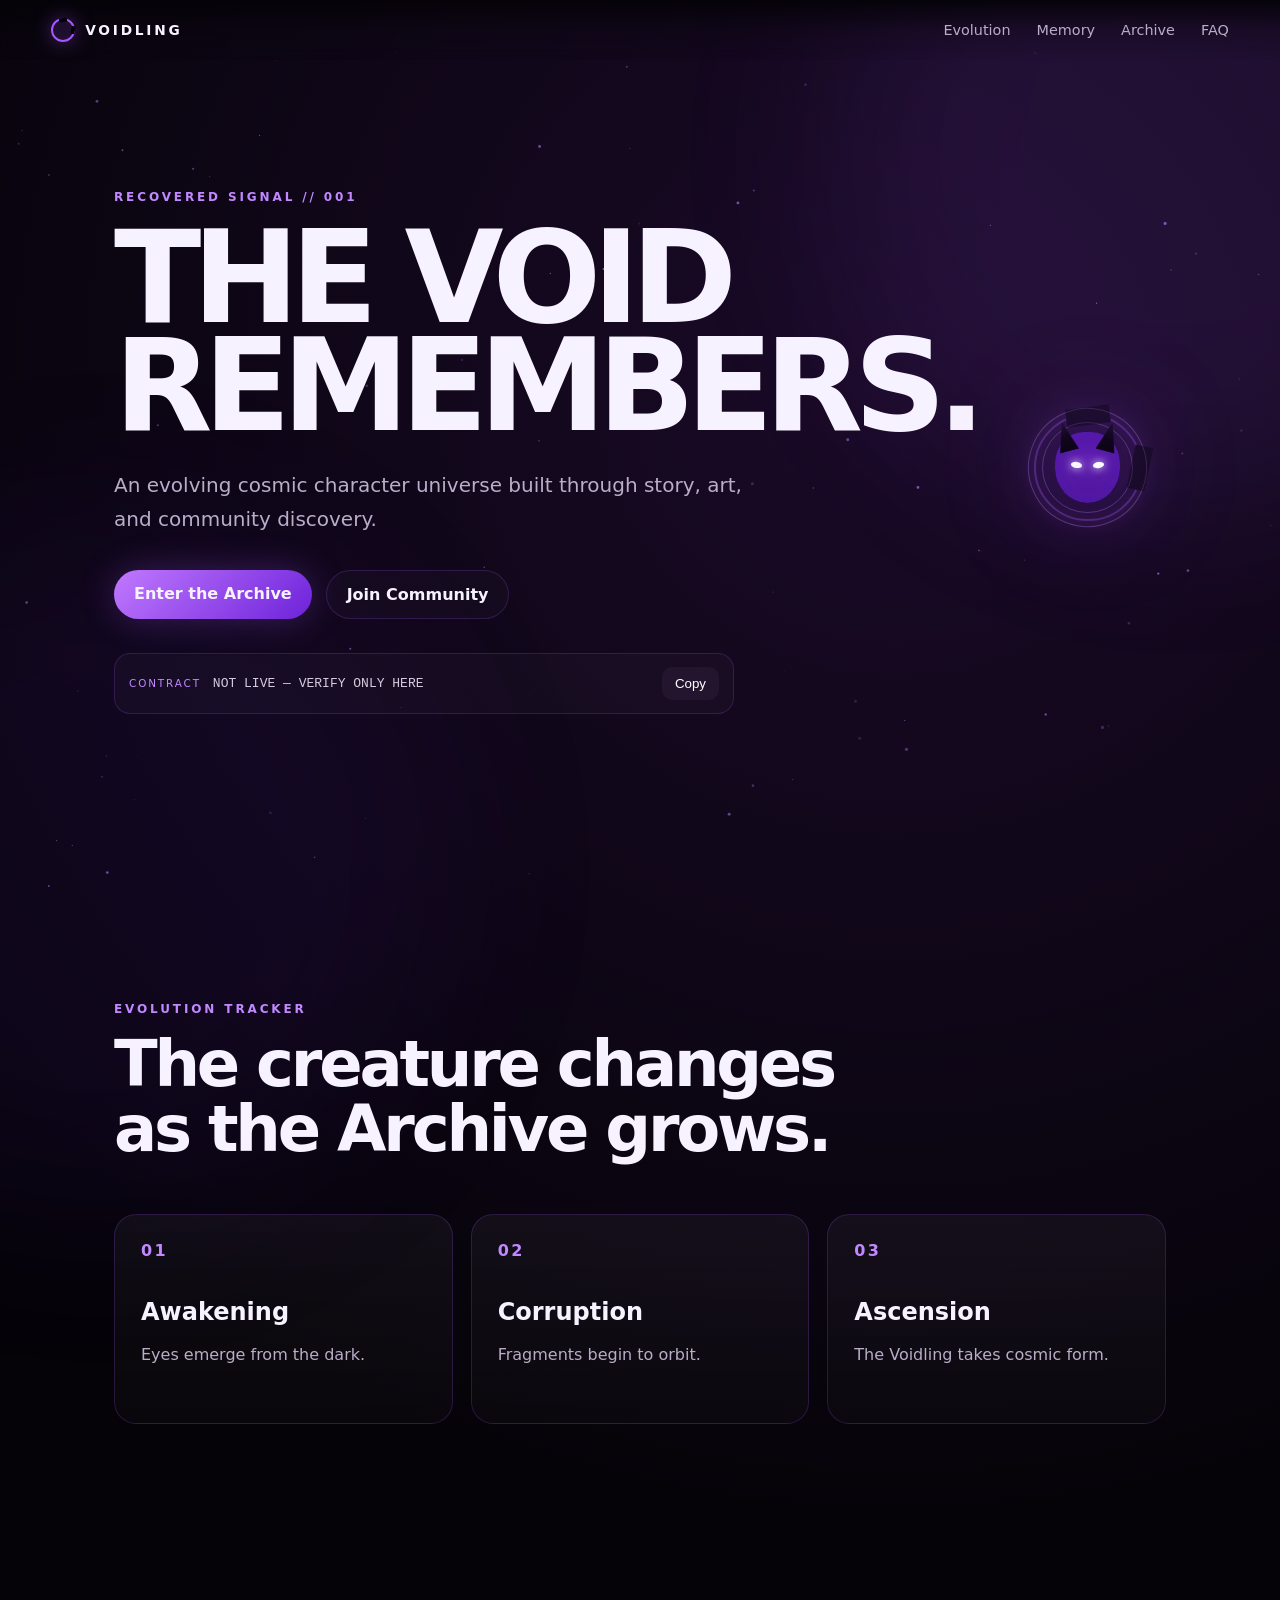
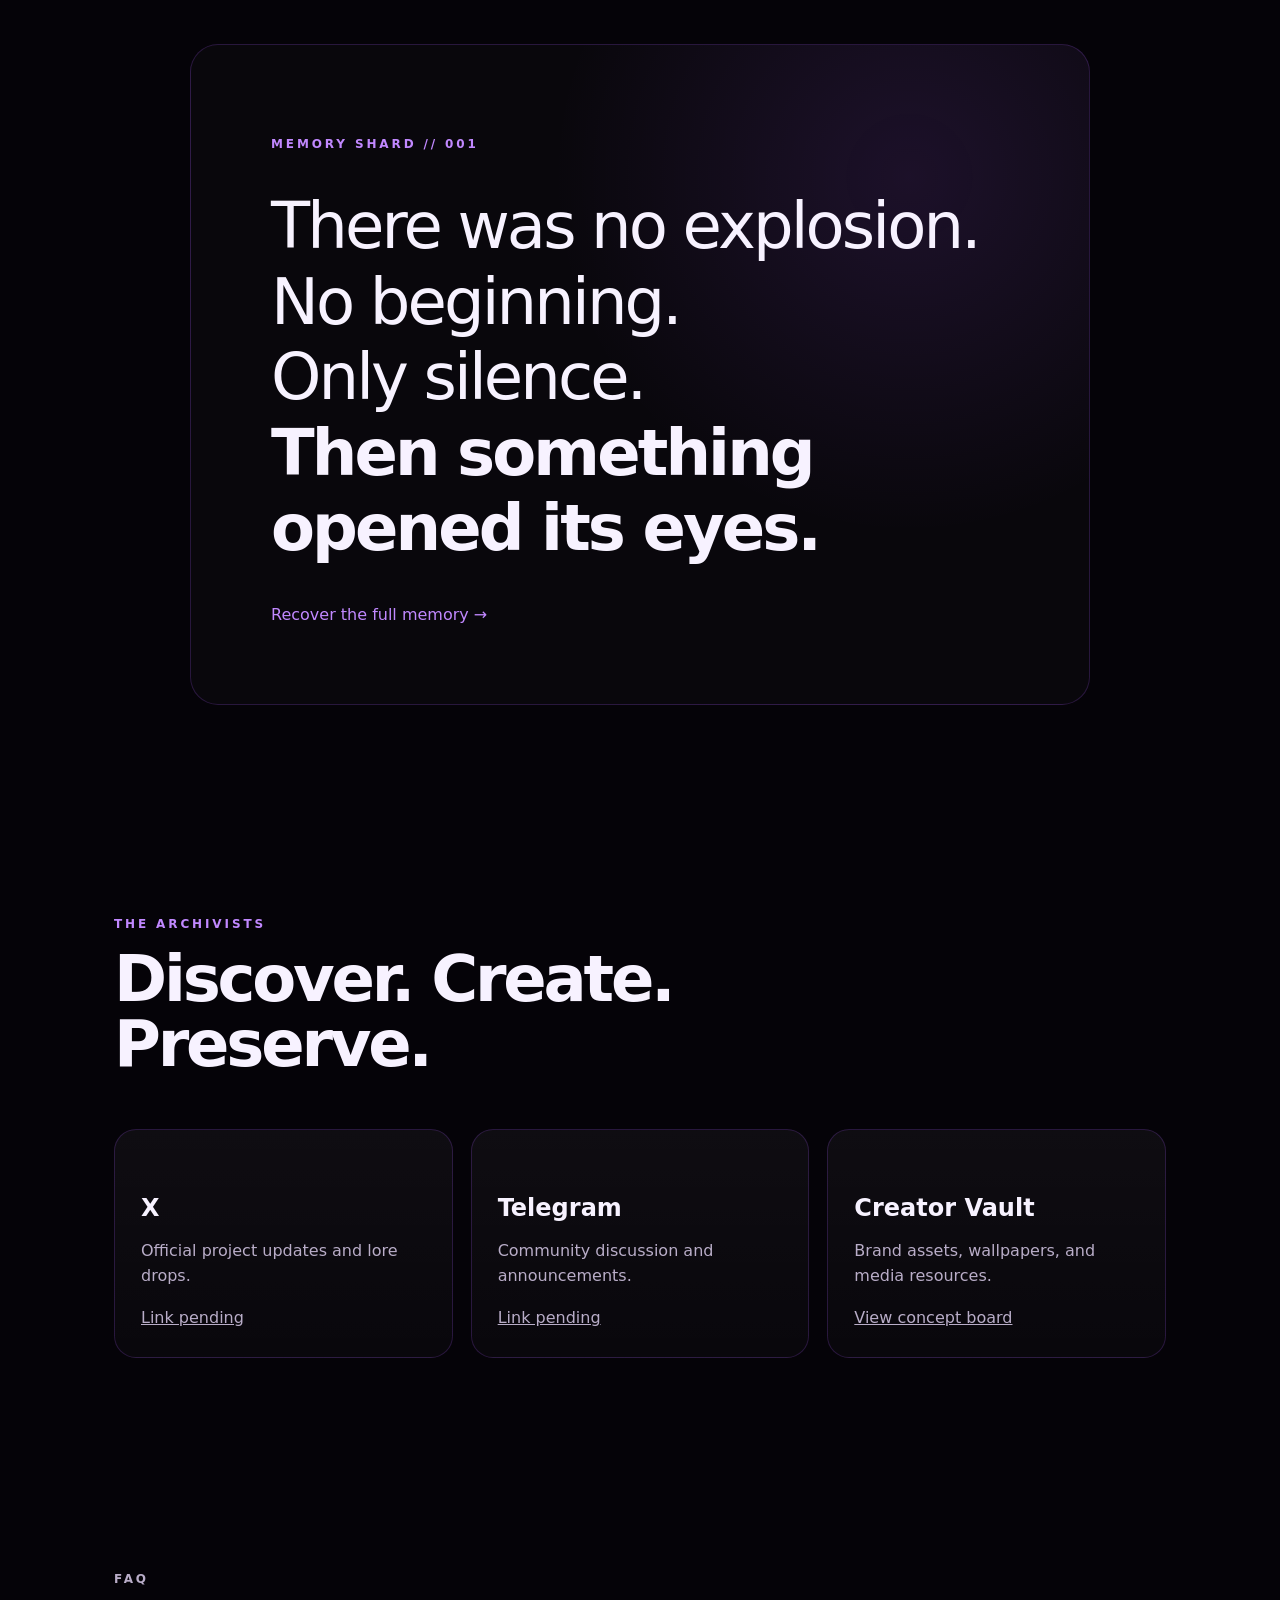
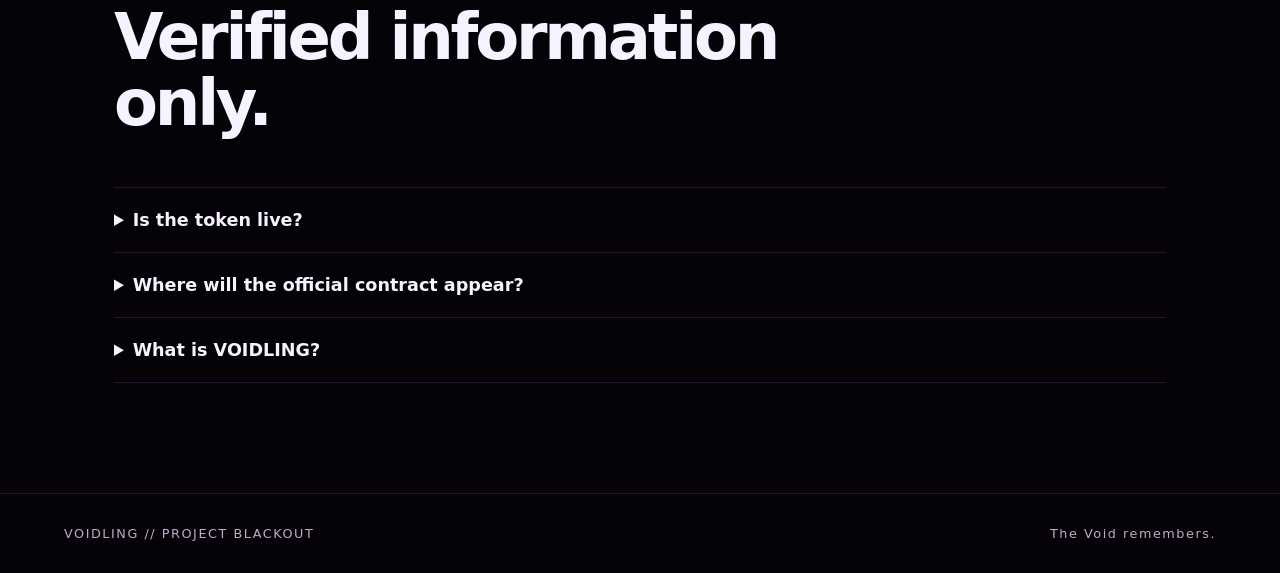
==== index.html @ 8363fe16 "Initial voidling site" ====
<!doctype html>
<html lang="en">
<head>
  <meta charset="utf-8" />
  <meta name="viewport" content="width=device-width,initial-scale=1" />
  <meta name="theme-color" content="#050308" />
  <meta name="description" content="VOIDLING — The Void remembers." />
  <title>VOIDLING — The Void Remembers</title>
  <link rel="stylesheet" href="style.css" />
</head>
<body>
  <canvas id="void-canvas" aria-hidden="true"></canvas>
  <div class="fog fog-a" aria-hidden="true"></div>
  <div class="fog fog-b" aria-hidden="true"></div>

  <header class="site-header">
    <a class="brand" href="#top" aria-label="VOIDLING home">
      <span class="sigil sigil-small" aria-hidden="true"></span>
      <span>VOIDLING</span>
    </a>
    <button class="menu-button" aria-expanded="false" aria-controls="site-nav">Menu</button>
    <nav id="site-nav" class="site-nav" aria-label="Primary navigation">
      <a href="#evolution">Evolution</a>
      <a href="#memory">Memory</a>
      <a href="archive.html">Archive</a>
      <a href="#faq">FAQ</a>
    </nav>
  </header>

  <main id="top">
    <section class="hero section">
      <div class="hero-copy reveal">
        <p class="eyebrow">RECOVERED SIGNAL // 001</p>
        <h1>THE VOID<br />REMEMBERS.</h1>
        <p class="lede">An evolving cosmic character universe built through story, art, and community discovery.</p>
        <div class="actions">
          <a class="button button-primary" href="archive.html">Enter the Archive</a>
          <a class="button button-ghost" href="#join">Join Community</a>
        </div>
        <div class="contract-card" aria-label="Contract address placeholder">
          <span class="contract-label">CONTRACT</span>
          <code id="contract">NOT LIVE — VERIFY ONLY HERE</code>
          <button id="copy-contract" type="button">Copy</button>
        </div>
        <p id="copy-status" class="copy-status" aria-live="polite"></p>
      </div>

      <div class="hero-art reveal" aria-label="Voidling sigil artwork">
        <div class="orbital orbital-one"></div>
        <div class="orbital orbital-two"></div>
        <div class="voidling-core">
          <span class="ear ear-left"></span>
          <span class="ear ear-right"></span>
          <span class="eye eye-left"></span>
          <span class="eye eye-right"></span>
          <span class="core-glow"></span>
        </div>
        <div class="hero-sigil sigil" aria-hidden="true"></div>
      </div>
    </section>

    <section id="evolution" class="section content-section">
      <div class="section-heading reveal">
        <p class="eyebrow">EVOLUTION TRACKER</p>
        <h2>The creature changes as the Archive grows.</h2>
      </div>
      <div class="milestone-grid">
        <article class="card reveal"><span>01</span><h3>Awakening</h3><p>Eyes emerge from the dark.</p></article>
        <article class="card reveal"><span>02</span><h3>Corruption</h3><p>Fragments begin to orbit.</p></article>
        <article class="card reveal"><span>03</span><h3>Ascension</h3><p>The Voidling takes cosmic form.</p></article>
      </div>
    </section>

    <section id="memory" class="section memory-section">
      <div class="memory-card reveal">
        <p class="eyebrow">MEMORY SHARD // 001</p>
        <blockquote>
          There was no explosion.<br />No beginning.<br />Only silence.<br /><strong>Then something opened its eyes.</strong>
        </blockquote>
        <a class="text-link" href="archive.html">Recover the full memory →</a>
      </div>
    </section>

    <section id="join" class="section content-section">
      <div class="section-heading reveal">
        <p class="eyebrow">THE ARCHIVISTS</p>
        <h2>Discover. Create. Preserve.</h2>
      </div>
      <div class="join-grid">
        <article class="card reveal"><h3>X</h3><p>Official project updates and lore drops.</p><a href="#" aria-label="X link placeholder">Link pending</a></article>
        <article class="card reveal"><h3>Telegram</h3><p>Community discussion and announcements.</p><a href="#" aria-label="Telegram link placeholder">Link pending</a></article>
        <article class="card reveal"><h3>Creator Vault</h3><p>Brand assets, wallpapers, and media resources.</p><a href="assets/brand-board.png">View concept board</a></article>
      </div>
    </section>

    <section id="faq" class="section content-section faq-section">
      <div class="section-heading reveal">
        <p class="eyebrow">FAQ</p>
        <h2>Verified information only.</h2>
      </div>
      <details class="reveal"><summary>Is the token live?</summary><p>No. The website deliberately shows a placeholder until an official contract is created and verified.</p></details>
      <details class="reveal"><summary>Where will the official contract appear?</summary><p>Only on this website and linked official accounts. Never trust a contract posted by an impersonator.</p></details>
      <details class="reveal"><summary>What is VOIDLING?</summary><p>An original mascot-led entertainment and community concept with an evolving Archive.</p></details>
    </section>
  </main>

  <footer class="site-footer">
    <span>VOIDLING // PROJECT BLACKOUT</span>
    <span>The Void remembers.</span>
  </footer>

  <script src="script.js"></script>
</body>
</html>
---- style.css ----
:root{--bg:#050308;--panel:rgba(16,10,24,.72);--line:rgba(167,87,255,.2);--violet:#a757ff;--violet2:#6d22d9;--text:#f7f2ff;--muted:#b9adc8;--max:1180px}
*{box-sizing:border-box}html{scroll-behavior:smooth}body{margin:0;background:radial-gradient(circle at 70% 10%,#1a0a28 0,transparent 33%),var(--bg);color:var(--text);font-family:Inter,ui-sans-serif,system-ui,-apple-system,BlinkMacSystemFont,"Segoe UI",sans-serif;overflow-x:hidden}a{color:inherit}#void-canvas{position:fixed;inset:0;width:100%;height:100%;z-index:-3}.fog{position:fixed;width:55vw;height:55vw;border-radius:50%;filter:blur(90px);opacity:.1;z-index:-2;animation:drift 18s ease-in-out infinite alternate}.fog-a{background:var(--violet);top:-15vw;right:-20vw}.fog-b{background:#5322aa;bottom:-25vw;left:-20vw;animation-delay:-8s}.site-header{position:fixed;z-index:30;top:0;left:0;right:0;display:flex;align-items:center;justify-content:space-between;padding:18px clamp(18px,4vw,52px);background:linear-gradient(to bottom,rgba(5,3,8,.94),rgba(5,3,8,.25),transparent);backdrop-filter:blur(8px)}.brand{display:flex;align-items:center;gap:10px;text-decoration:none;letter-spacing:.2em;font-weight:800;font-size:.86rem}.site-nav{display:flex;gap:26px}.site-nav a{text-decoration:none;color:var(--muted);font-size:.9rem}.site-nav a:hover{color:#fff}.menu-button{display:none;background:transparent;border:1px solid var(--line);color:#fff;padding:10px 14px;border-radius:999px}.section{max-width:var(--max);margin:0 auto;padding:110px clamp(20px,5vw,64px)}.hero{min-height:100vh;display:grid;grid-template-columns:1.05fr .95fr;align-items:center;gap:40px;padding-top:145px}.eyebrow{letter-spacing:.24em;color:#c188ff;font-size:.75rem;font-weight:800}.hero h1,.archive-hero h1{font-size:clamp(4rem,10vw,8.5rem);line-height:.84;margin:.16em 0 .22em;letter-spacing:-.07em}.lede{max-width:640px;color:var(--muted);font-size:clamp(1rem,2vw,1.25rem);line-height:1.7}.actions{display:flex;gap:14px;flex-wrap:wrap;margin:34px 0}.button{padding:14px 20px;border-radius:999px;text-decoration:none;font-weight:800}.button-primary{background:linear-gradient(135deg,#c179ff,#6d22d9);box-shadow:0 0 35px rgba(167,87,255,.28)}.button-ghost{border:1px solid var(--line);background:rgba(255,255,255,.02)}.contract-card{display:grid;grid-template-columns:auto 1fr auto;gap:12px;align-items:center;max-width:620px;padding:13px 14px;border:1px solid var(--line);background:rgba(255,255,255,.025);border-radius:16px}.contract-label{font-size:.65rem;color:#c188ff;letter-spacing:.18em}.contract-card code{overflow:hidden;text-overflow:ellipsis;color:#d7ccdf}.contract-card button{border:0;border-radius:10px;padding:9px 13px;background:#23152e;color:#fff}.copy-status{height:1.2em;color:#c188ff;font-size:.85rem}.hero-art{position:relative;aspect-ratio:1/1;display:grid;place-items:center;filter:drop-shadow(0 0 55px rgba(167,87,255,.2))}.voidling-core{position:relative;width:46%;aspect-ratio:1/1.08;border-radius:48% 48% 54% 54%;background:radial-gradient(circle at 50% 36%,#36124f 0,#14091e 38%,#050308 76%);box-shadow:inset 0 0 80px #6d22d9,0 0 80px rgba(167,87,255,.28);animation:breathe 4.8s ease-in-out infinite}.ear{position:absolute;top:-15%;width:30%;height:42%;background:linear-gradient(#1e0d2c,#07040a);clip-path:polygon(50% 0,100% 100%,0 100%)}.ear-left{left:2%;transform:rotate(-15deg)}.ear-right{right:2%;transform:rotate(15deg)}.eye{position:absolute;top:42%;width:17%;height:8%;border-radius:50%;background:#fff;box-shadow:0 0 8px #fff,0 0 22px #c179ff,0 0 45px #7e28e8;animation:blink 5.5s infinite}.eye-left{left:25%;transform:rotate(10deg)}.eye-right{right:25%;transform:rotate(-10deg)}.core-glow{position:absolute;inset:22%;border-radius:50%;background:#8b35ff;filter:blur(42px);opacity:.22}.orbital{position:absolute;border:1px solid rgba(190,130,255,.32);border-radius:50%;animation:spin 18s linear infinite}.orbital-one{inset:8%;transform:rotate(20deg)}.orbital-two{inset:18%;animation-duration:11s;animation-direction:reverse}.sigil{width:180px;height:180px;border:2px solid var(--violet);border-radius:50%;position:relative;box-shadow:0 0 20px rgba(167,87,255,.4),inset 0 0 20px rgba(167,87,255,.22)}.sigil:before,.sigil:after{content:"";position:absolute;background:var(--bg)}.sigil:before{width:42%;height:18px;top:-9px;left:29%;transform:rotate(-7deg)}.sigil:after{width:18px;height:42%;right:-9px;top:29%;transform:rotate(12deg)}.hero-sigil{position:absolute;width:76%;height:76%;opacity:.34;animation:spin 32s linear infinite}.sigil-small{width:24px;height:24px}.sigil-small:before{height:4px;top:-2px}.sigil-small:after{width:4px;right:-2px}.content-section{padding-top:90px}.section-heading{max-width:760px}.section-heading h2{font-size:clamp(2.3rem,5vw,4.8rem);line-height:1.02;margin:.25em 0 .8em;letter-spacing:-.05em}.milestone-grid,.join-grid{display:grid;grid-template-columns:repeat(3,1fr);gap:18px}.card,.archive-entry{background:linear-gradient(180deg,rgba(255,255,255,.045),rgba(255,255,255,.018));border:1px solid var(--line);border-radius:22px;padding:26px;min-height:210px}.card span,.archive-entry span{color:#c188ff;font-weight:900;letter-spacing:.15em}.card h3{font-size:1.5rem;margin:38px 0 10px}.card p,.card a,.archive-entry p{color:var(--muted);line-height:1.6}.memory-section{min-height:72vh;display:grid;place-items:center}.memory-card{width:min(900px,100%);padding:clamp(28px,7vw,80px);border:1px solid var(--line);border-radius:28px;background:radial-gradient(circle at 80% 20%,rgba(167,87,255,.12),transparent 40%),rgba(255,255,255,.02)}blockquote{font-size:clamp(2rem,5vw,4.8rem);line-height:1.18;margin:.6em 0;letter-spacing:-.045em}.text-link{color:#c188ff;text-decoration:none}.faq-section details{border-top:1px solid var(--line);padding:22px 0}.faq-section details:last-child{border-bottom:1px solid var(--line)}summary{font-size:1.1rem;font-weight:800;cursor:pointer}.faq-section p{color:var(--muted);max-width:760px;line-height:1.65}.site-footer{display:flex;justify-content:space-between;gap:20px;padding:32px clamp(20px,5vw,64px);border-top:1px solid var(--line);color:var(--muted);font-size:.8rem;letter-spacing:.12em}.archive-main{max-width:var(--max);margin:auto;padding:150px clamp(20px,5vw,64px) 90px}.archive-hero{max-width:900px}.archive-grid{display:grid;grid-template-columns:repeat(2,1fr);gap:18px;margin-top:70px}.archive-entry{min-height:290px}.archive-entry h2{font-size:2rem;margin-top:65px}.sealed{opacity:.42}.reveal{opacity:0;transform:translateY(24px);transition:opacity .8s ease,transform .8s ease}.reveal.visible{opacity:1;transform:none}@keyframes spin{to{transform:rotate(360deg)}}@keyframes breathe{50%{transform:scale(1.025)}}@keyframes blink{0%,45%,49%,100%{height:8%}47%{height:1%}}@keyframes drift{to{transform:translate(10vw,8vw) scale(1.1)}}
@media (max-width:800px){.site-header{padding:15px 18px}.menu-button{display:block}.site-nav{display:none;position:absolute;top:66px;left:16px;right:16px;flex-direction:column;padding:18px;border:1px solid var(--line);background:rgba(8,5,12,.97);border-radius:16px}.site-nav.open{display:flex}.hero{grid-template-columns:1fr;padding-top:120px;min-height:auto}.hero-art{order:-1;max-width:430px;width:100%;margin:0 auto}.hero h1,.archive-hero h1{font-size:clamp(3.7rem,18vw,6rem)}.milestone-grid,.join-grid,.archive-grid{grid-template-columns:1fr}.contract-card{grid-template-columns:1fr auto}.contract-label{grid-column:1/-1}.site-footer{flex-direction:column}.section{padding-left:20px;padding-right:20px}}
@media (prefers-reduced-motion:reduce){*{scroll-behavior:auto!important;animation:none!important;transition:none!important}.reveal{opacity:1;transform:none}}
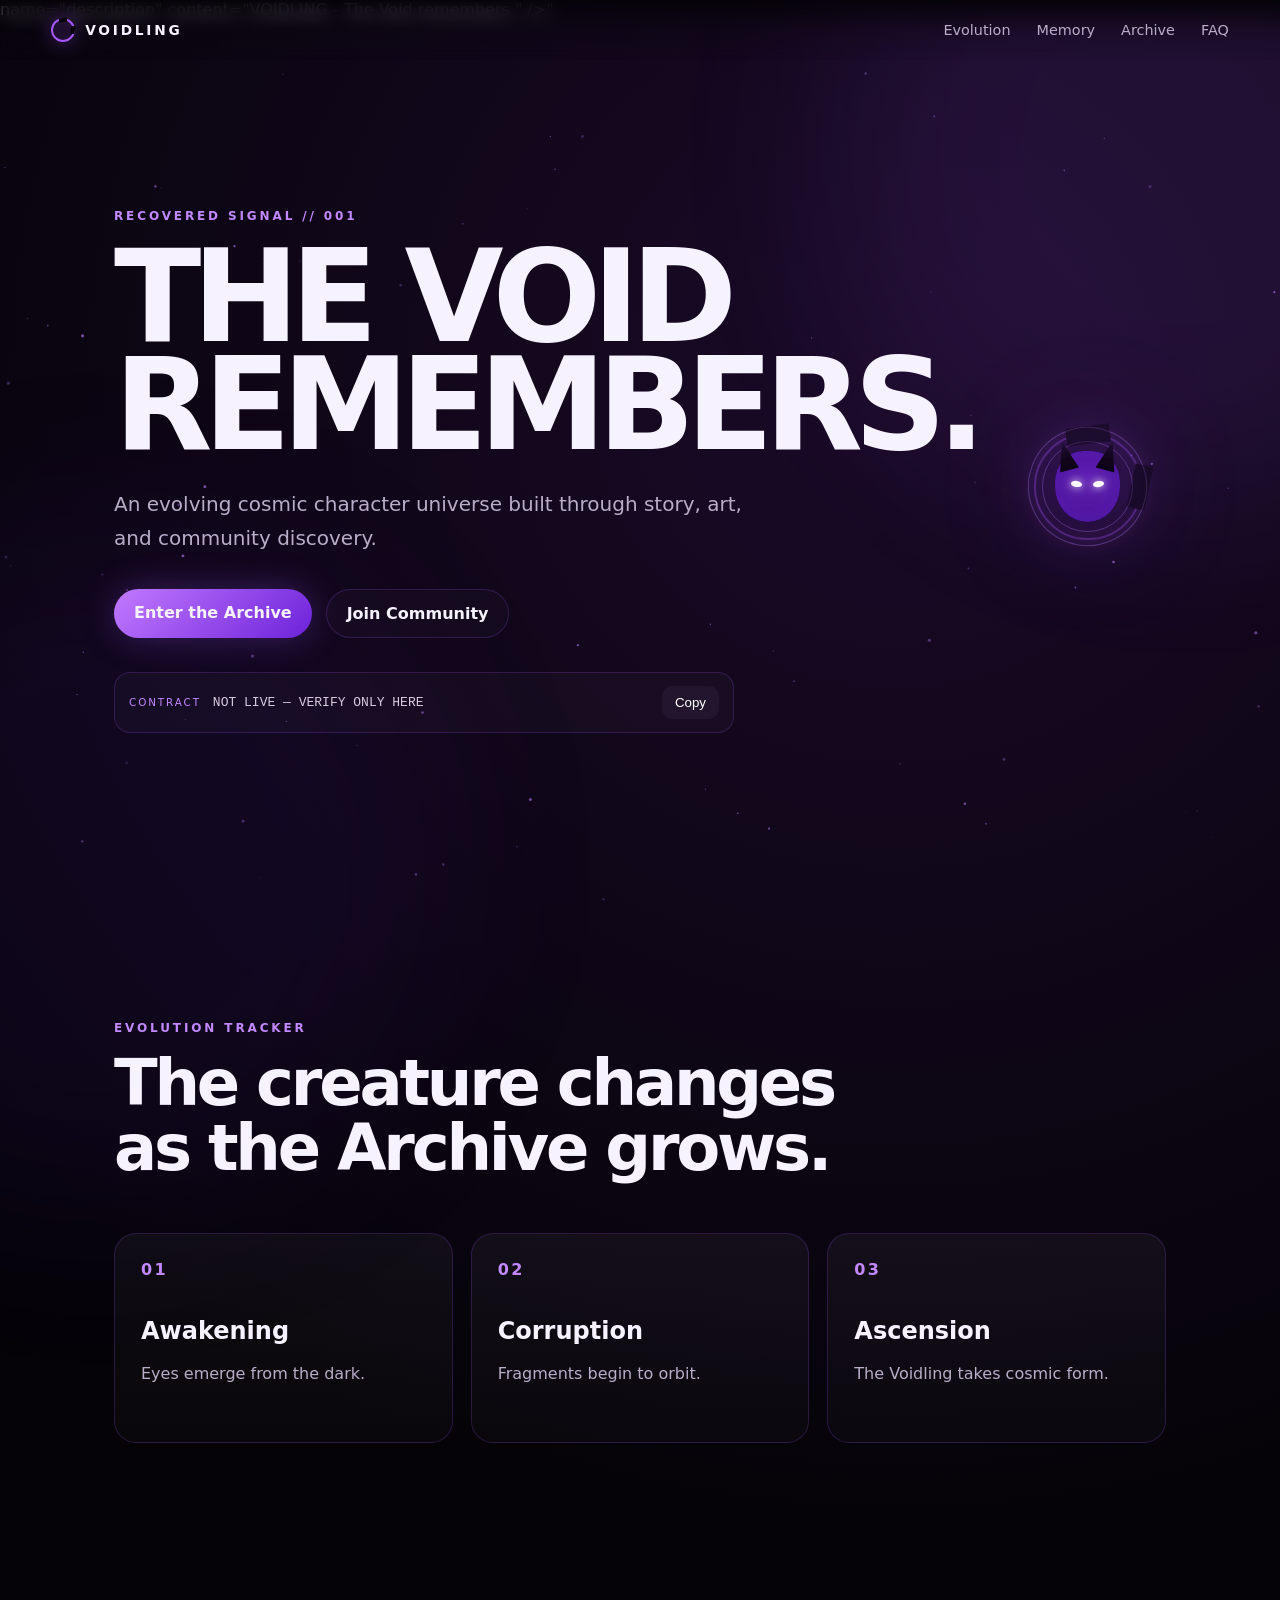
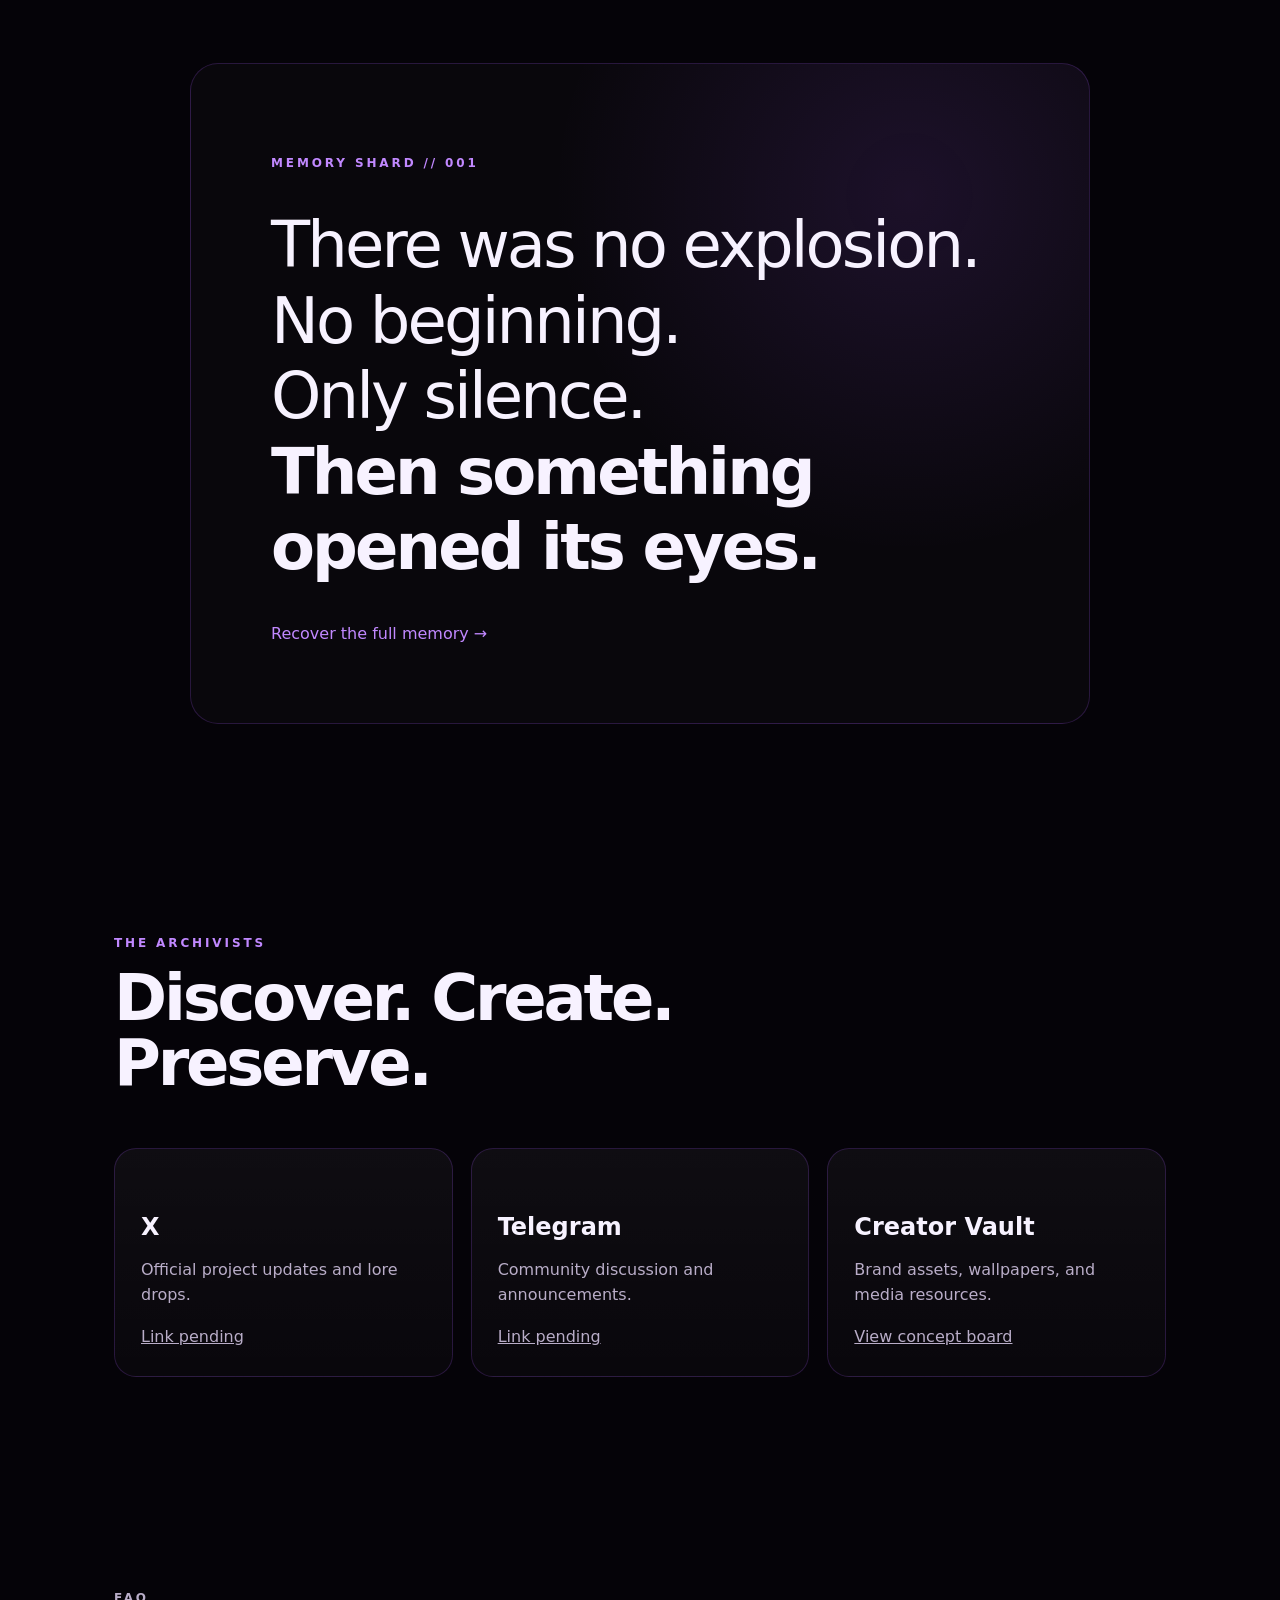
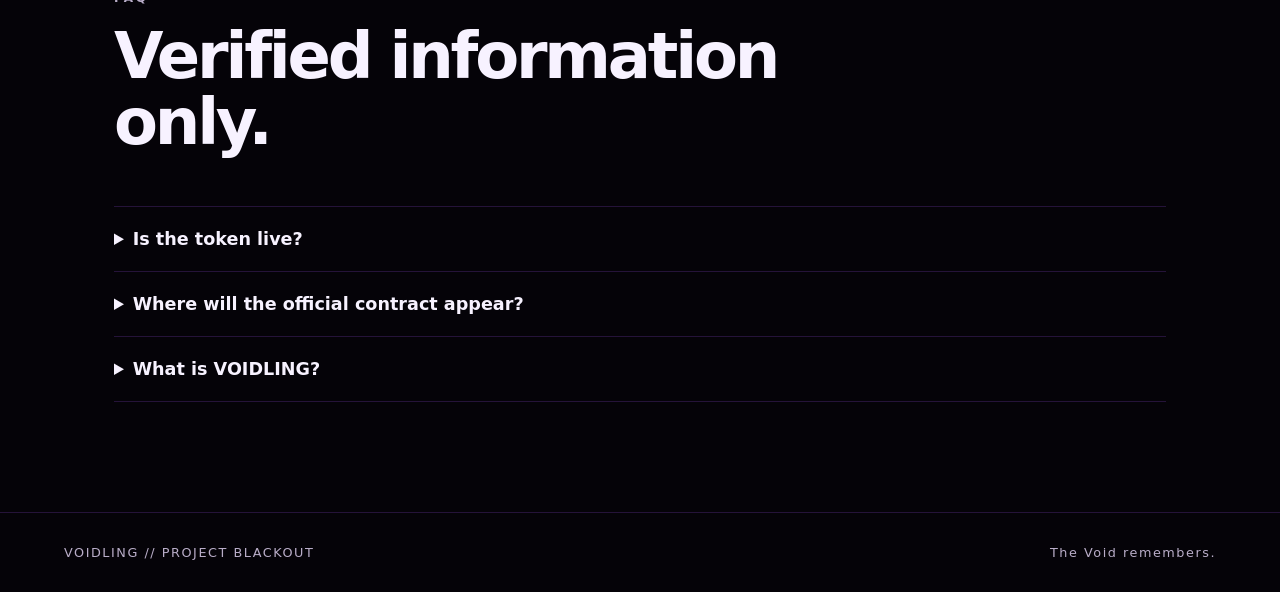
==== commit 487d0351: "Launch VOIDLING website" ====
--- a/index.html
+++ b/index.html
@@ -1,6 +1,7 @@
 <!doctype html>
 <html lang="en">
 <head>
+ <meta> name="description" content="VOIDLING - The Void remembers." />"
   <meta charset="utf-8" />
   <meta name="viewport" content="width=device-width,initial-scale=1" />
   <meta name="theme-color" content="#050308" />
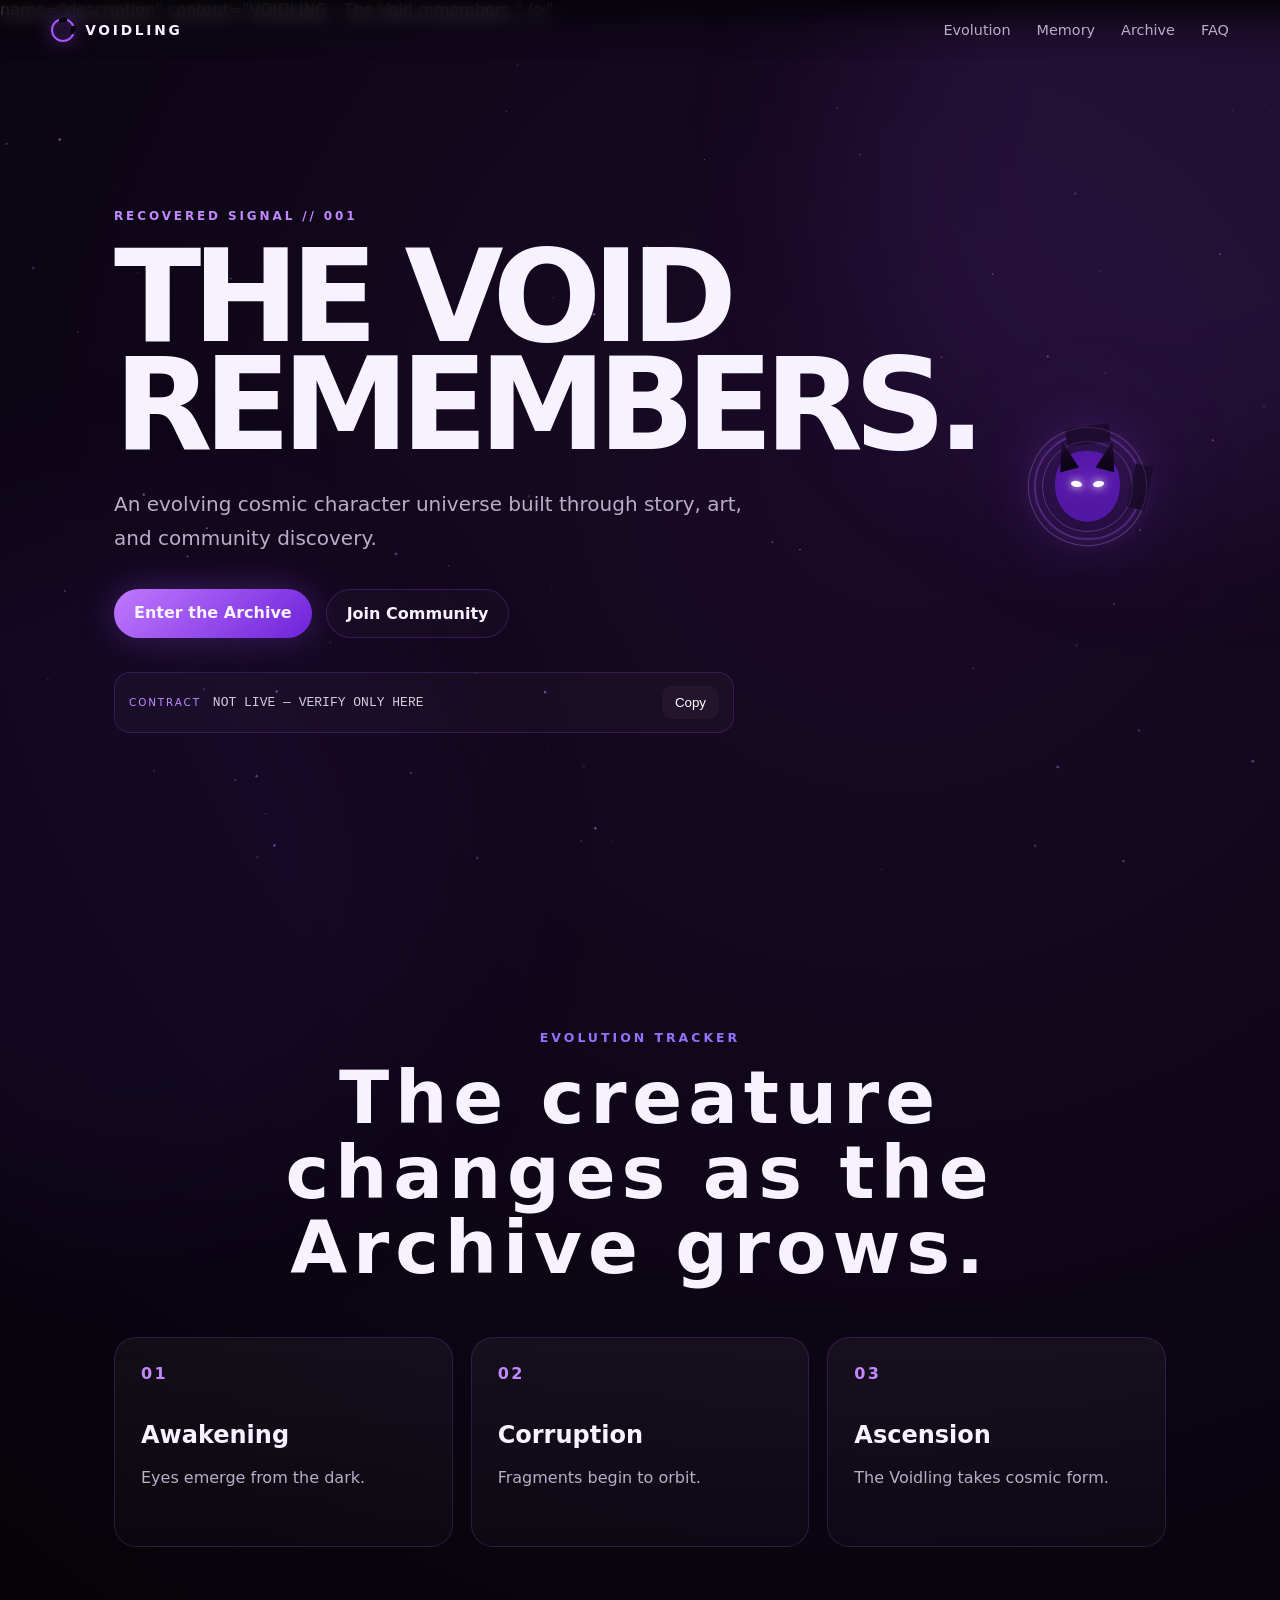
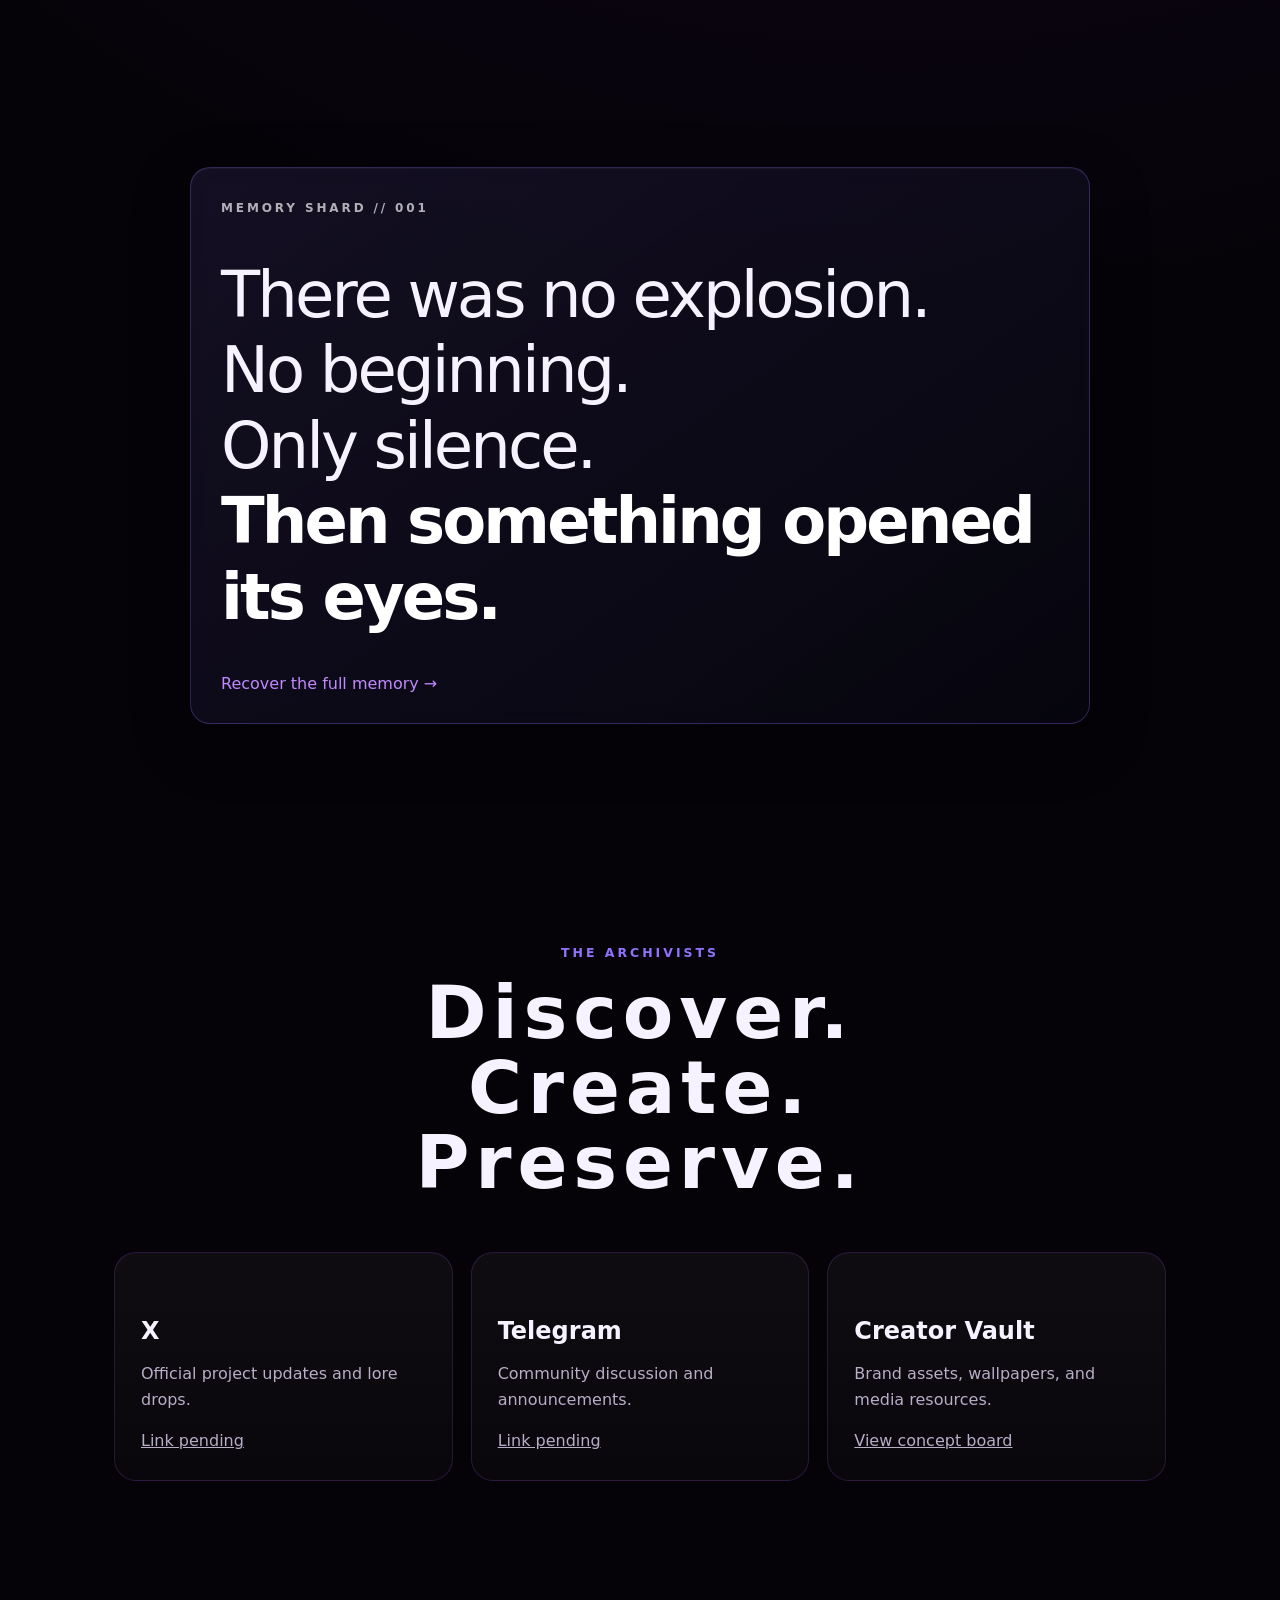
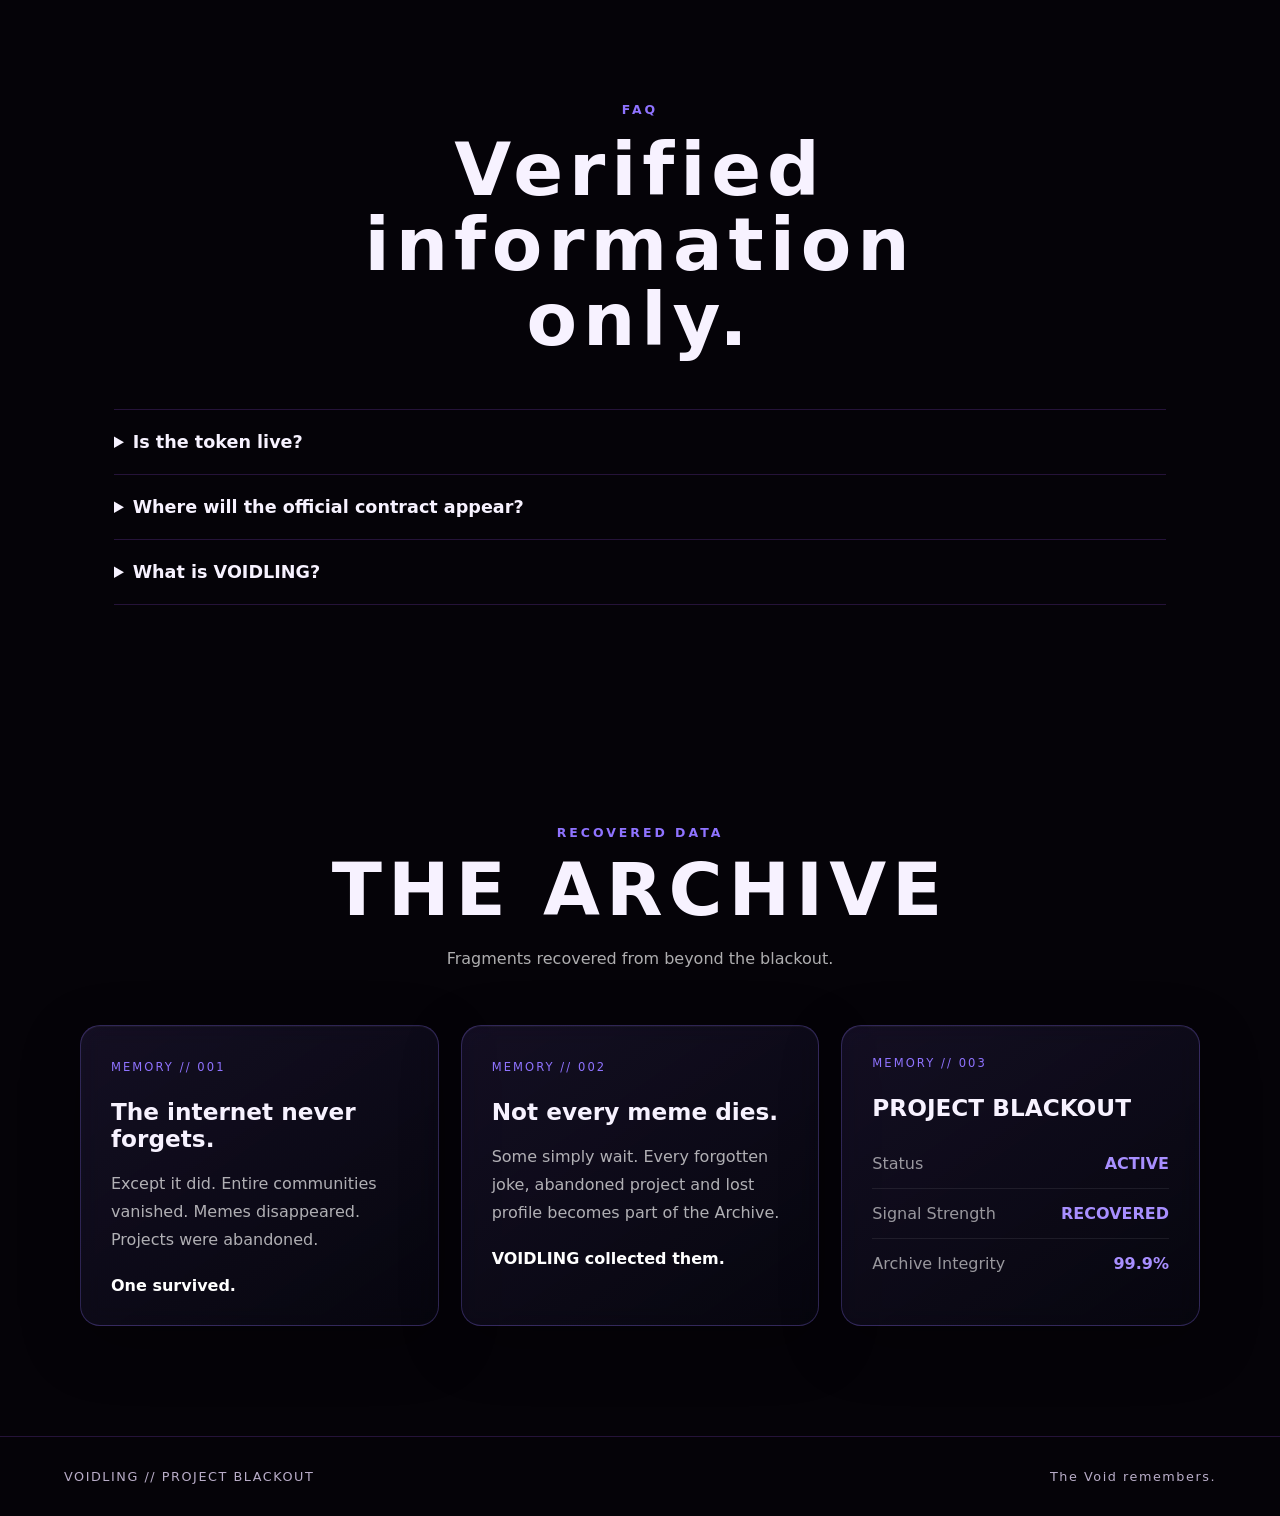
==== commit 5707e347: "Add archive section" ====
--- a/index.html
+++ b/index.html
@@ -103,6 +103,55 @@
       <details class="reveal"><summary>Where will the official contract appear?</summary><p>Only on this website and linked official accounts. Never trust a contract posted by an impersonator.</p></details>
       <details class="reveal"><summary>What is VOIDLING?</summary><p>An original mascot-led entertainment and community concept with an evolving Archive.</p></details>
     </section>
+  <section class="archive-section" id="archive">
+  <div class="section-heading">
+    <span class="eyebrow">RECOVERED DATA</span>
+    <h2>THE ARCHIVE</h2>
+    <p>Fragments recovered from beyond the blackout.</p>
+  </div>
+
+  <div class="memory-grid">
+    <article class="memory-card">
+      <span class="memory-number">MEMORY // 001</span>
+      <h3>The internet never forgets.</h3>
+      <p>
+        Except it did. Entire communities vanished. Memes disappeared.
+        Projects were abandoned.
+      </p>
+      <strong>One survived.</strong>
+    </article>
+
+    <article class="memory-card">
+      <span class="memory-number">MEMORY // 002</span>
+      <h3>Not every meme dies.</h3>
+      <p>
+        Some simply wait. Every forgotten joke, abandoned project and lost
+        profile becomes part of the Archive.
+      </p>
+      <strong>VOIDLING collected them.</strong>
+    </article>
+
+    <article class="memory-card status-card">
+      <span class="memory-number">MEMORY // 003</span>
+      <h3>PROJECT BLACKOUT</h3>
+
+      <div class="status-row">
+        <span>Status</span>
+        <strong>ACTIVE</strong>
+      </div>
+
+      <div class="status-row">
+        <span>Signal Strength</span>
+        <strong>RECOVERED</strong>
+      </div>
+
+      <div class="status-row">
+        <span>Archive Integrity</span>
+        <strong>99.9%</strong>
+      </div>
+    </article>
+  </div>
+</section>
   </main>
 
   <footer class="site-footer">
--- a/style.css
+++ b/style.css
@@ -2,3 +2,131 @@
 *{box-sizing:border-box}html{scroll-behavior:smooth}body{margin:0;background:radial-gradient(circle at 70% 10%,#1a0a28 0,transparent 33%),var(--bg);color:var(--text);font-family:Inter,ui-sans-serif,system-ui,-apple-system,BlinkMacSystemFont,"Segoe UI",sans-serif;overflow-x:hidden}a{color:inherit}#void-canvas{position:fixed;inset:0;width:100%;height:100%;z-index:-3}.fog{position:fixed;width:55vw;height:55vw;border-radius:50%;filter:blur(90px);opacity:.1;z-index:-2;animation:drift 18s ease-in-out infinite alternate}.fog-a{background:var(--violet);top:-15vw;right:-20vw}.fog-b{background:#5322aa;bottom:-25vw;left:-20vw;animation-delay:-8s}.site-header{position:fixed;z-index:30;top:0;left:0;right:0;display:flex;align-items:center;justify-content:space-between;padding:18px clamp(18px,4vw,52px);background:linear-gradient(to bottom,rgba(5,3,8,.94),rgba(5,3,8,.25),transparent);backdrop-filter:blur(8px)}.brand{display:flex;align-items:center;gap:10px;text-decoration:none;letter-spacing:.2em;font-weight:800;font-size:.86rem}.site-nav{display:flex;gap:26px}.site-nav a{text-decoration:none;color:var(--muted);font-size:.9rem}.site-nav a:hover{color:#fff}.menu-button{display:none;background:transparent;border:1px solid var(--line);color:#fff;padding:10px 14px;border-radius:999px}.section{max-width:var(--max);margin:0 auto;padding:110px clamp(20px,5vw,64px)}.hero{min-height:100vh;display:grid;grid-template-columns:1.05fr .95fr;align-items:center;gap:40px;padding-top:145px}.eyebrow{letter-spacing:.24em;color:#c188ff;font-size:.75rem;font-weight:800}.hero h1,.archive-hero h1{font-size:clamp(4rem,10vw,8.5rem);line-height:.84;margin:.16em 0 .22em;letter-spacing:-.07em}.lede{max-width:640px;color:var(--muted);font-size:clamp(1rem,2vw,1.25rem);line-height:1.7}.actions{display:flex;gap:14px;flex-wrap:wrap;margin:34px 0}.button{padding:14px 20px;border-radius:999px;text-decoration:none;font-weight:800}.button-primary{background:linear-gradient(135deg,#c179ff,#6d22d9);box-shadow:0 0 35px rgba(167,87,255,.28)}.button-ghost{border:1px solid var(--line);background:rgba(255,255,255,.02)}.contract-card{display:grid;grid-template-columns:auto 1fr auto;gap:12px;align-items:center;max-width:620px;padding:13px 14px;border:1px solid var(--line);background:rgba(255,255,255,.025);border-radius:16px}.contract-label{font-size:.65rem;color:#c188ff;letter-spacing:.18em}.contract-card code{overflow:hidden;text-overflow:ellipsis;color:#d7ccdf}.contract-card button{border:0;border-radius:10px;padding:9px 13px;background:#23152e;color:#fff}.copy-status{height:1.2em;color:#c188ff;font-size:.85rem}.hero-art{position:relative;aspect-ratio:1/1;display:grid;place-items:center;filter:drop-shadow(0 0 55px rgba(167,87,255,.2))}.voidling-core{position:relative;width:46%;aspect-ratio:1/1.08;border-radius:48% 48% 54% 54%;background:radial-gradient(circle at 50% 36%,#36124f 0,#14091e 38%,#050308 76%);box-shadow:inset 0 0 80px #6d22d9,0 0 80px rgba(167,87,255,.28);animation:breathe 4.8s ease-in-out infinite}.ear{position:absolute;top:-15%;width:30%;height:42%;background:linear-gradient(#1e0d2c,#07040a);clip-path:polygon(50% 0,100% 100%,0 100%)}.ear-left{left:2%;transform:rotate(-15deg)}.ear-right{right:2%;transform:rotate(15deg)}.eye{position:absolute;top:42%;width:17%;height:8%;border-radius:50%;background:#fff;box-shadow:0 0 8px #fff,0 0 22px #c179ff,0 0 45px #7e28e8;animation:blink 5.5s infinite}.eye-left{left:25%;transform:rotate(10deg)}.eye-right{right:25%;transform:rotate(-10deg)}.core-glow{position:absolute;inset:22%;border-radius:50%;background:#8b35ff;filter:blur(42px);opacity:.22}.orbital{position:absolute;border:1px solid rgba(190,130,255,.32);border-radius:50%;animation:spin 18s linear infinite}.orbital-one{inset:8%;transform:rotate(20deg)}.orbital-two{inset:18%;animation-duration:11s;animation-direction:reverse}.sigil{width:180px;height:180px;border:2px solid var(--violet);border-radius:50%;position:relative;box-shadow:0 0 20px rgba(167,87,255,.4),inset 0 0 20px rgba(167,87,255,.22)}.sigil:before,.sigil:after{content:"";position:absolute;background:var(--bg)}.sigil:before{width:42%;height:18px;top:-9px;left:29%;transform:rotate(-7deg)}.sigil:after{width:18px;height:42%;right:-9px;top:29%;transform:rotate(12deg)}.hero-sigil{position:absolute;width:76%;height:76%;opacity:.34;animation:spin 32s linear infinite}.sigil-small{width:24px;height:24px}.sigil-small:before{height:4px;top:-2px}.sigil-small:after{width:4px;right:-2px}.content-section{padding-top:90px}.section-heading{max-width:760px}.section-heading h2{font-size:clamp(2.3rem,5vw,4.8rem);line-height:1.02;margin:.25em 0 .8em;letter-spacing:-.05em}.milestone-grid,.join-grid{display:grid;grid-template-columns:repeat(3,1fr);gap:18px}.card,.archive-entry{background:linear-gradient(180deg,rgba(255,255,255,.045),rgba(255,255,255,.018));border:1px solid var(--line);border-radius:22px;padding:26px;min-height:210px}.card span,.archive-entry span{color:#c188ff;font-weight:900;letter-spacing:.15em}.card h3{font-size:1.5rem;margin:38px 0 10px}.card p,.card a,.archive-entry p{color:var(--muted);line-height:1.6}.memory-section{min-height:72vh;display:grid;place-items:center}.memory-card{width:min(900px,100%);padding:clamp(28px,7vw,80px);border:1px solid var(--line);border-radius:28px;background:radial-gradient(circle at 80% 20%,rgba(167,87,255,.12),transparent 40%),rgba(255,255,255,.02)}blockquote{font-size:clamp(2rem,5vw,4.8rem);line-height:1.18;margin:.6em 0;letter-spacing:-.045em}.text-link{color:#c188ff;text-decoration:none}.faq-section details{border-top:1px solid var(--line);padding:22px 0}.faq-section details:last-child{border-bottom:1px solid var(--line)}summary{font-size:1.1rem;font-weight:800;cursor:pointer}.faq-section p{color:var(--muted);max-width:760px;line-height:1.65}.site-footer{display:flex;justify-content:space-between;gap:20px;padding:32px clamp(20px,5vw,64px);border-top:1px solid var(--line);color:var(--muted);font-size:.8rem;letter-spacing:.12em}.archive-main{max-width:var(--max);margin:auto;padding:150px clamp(20px,5vw,64px) 90px}.archive-hero{max-width:900px}.archive-grid{display:grid;grid-template-columns:repeat(2,1fr);gap:18px;margin-top:70px}.archive-entry{min-height:290px}.archive-entry h2{font-size:2rem;margin-top:65px}.sealed{opacity:.42}.reveal{opacity:0;transform:translateY(24px);transition:opacity .8s ease,transform .8s ease}.reveal.visible{opacity:1;transform:none}@keyframes spin{to{transform:rotate(360deg)}}@keyframes breathe{50%{transform:scale(1.025)}}@keyframes blink{0%,45%,49%,100%{height:8%}47%{height:1%}}@keyframes drift{to{transform:translate(10vw,8vw) scale(1.1)}}
 @media (max-width:800px){.site-header{padding:15px 18px}.menu-button{display:block}.site-nav{display:none;position:absolute;top:66px;left:16px;right:16px;flex-direction:column;padding:18px;border:1px solid var(--line);background:rgba(8,5,12,.97);border-radius:16px}.site-nav.open{display:flex}.hero{grid-template-columns:1fr;padding-top:120px;min-height:auto}.hero-art{order:-1;max-width:430px;width:100%;margin:0 auto}.hero h1,.archive-hero h1{font-size:clamp(3.7rem,18vw,6rem)}.milestone-grid,.join-grid,.archive-grid{grid-template-columns:1fr}.contract-card{grid-template-columns:1fr auto}.contract-label{grid-column:1/-1}.site-footer{flex-direction:column}.section{padding-left:20px;padding-right:20px}}
 @media (prefers-reduced-motion:reduce){*{scroll-behavior:auto!important;animation:none!important;transition:none!important}.reveal{opacity:1;transform:none}}
+
+.archive-section {
+  padding: 110px 24px;
+  position: relative;
+}
+
+.section-heading {
+  max-width: 760px;
+  margin: 0 auto 52px;
+  text-align: center;
+}
+
+.section-heading .eyebrow {
+  display: block;
+  margin-bottom: 12px;
+  font-size: 0.78rem;
+  letter-spacing: 0.24em;
+  color: #8f73ff;
+}
+
+.section-heading h2 {
+  margin: 0;
+  font-size: clamp(2.2rem, 6vw, 4.6rem);
+  letter-spacing: 0.08em;
+}
+
+.section-heading p {
+  margin: 18px auto 0;
+  max-width: 560px;
+  color: rgba(255, 255, 255, 0.68);
+  line-height: 1.7;
+}
+
+.memory-grid {
+  width: min(1120px, 100%);
+  margin: 0 auto;
+  display: grid;
+  grid-template-columns: repeat(3, 1fr);
+  gap: 22px;
+}
+
+.memory-card {
+  min-height: 290px;
+  padding: 30px;
+  border: 1px solid rgba(143, 115, 255, 0.28);
+  border-radius: 20px;
+  background:
+    linear-gradient(
+      145deg,
+      rgba(143, 115, 255, 0.11),
+      rgba(7, 7, 16, 0.78)
+    );
+  box-shadow:
+    0 18px 60px rgba(0, 0, 0, 0.3),
+    inset 0 1px 0 rgba(255, 255, 255, 0.04);
+  backdrop-filter: blur(12px);
+  transition:
+    transform 0.25s ease,
+    border-color 0.25s ease,
+    box-shadow 0.25s ease;
+}
+
+.memory-card:hover {
+  transform: translateY(-8px);
+  border-color: rgba(143, 115, 255, 0.72);
+  box-shadow:
+    0 24px 80px rgba(0, 0, 0, 0.42),
+    0 0 36px rgba(117, 75, 255, 0.16);
+}
+
+.memory-number {
+  display: inline-block;
+  margin-bottom: 24px;
+  font-size: 0.72rem;
+  letter-spacing: 0.18em;
+  color: #8f73ff;
+}
+
+.memory-card h3 {
+  margin: 0 0 18px;
+  font-size: 1.45rem;
+}
+
+.memory-card p {
+  margin: 0 0 22px;
+  color: rgba(255, 255, 255, 0.68);
+  line-height: 1.75;
+}
+
+.memory-card strong {
+  color: #ffffff;
+}
+
+.status-card {
+  display: flex;
+  flex-direction: column;
+}
+
+.status-row {
+  display: flex;
+  justify-content: space-between;
+  gap: 20px;
+  padding: 15px 0;
+  border-bottom: 1px solid rgba(255, 255, 255, 0.08);
+}
+
+.status-row:last-child {
+  border-bottom: 0;
+}
+
+.status-row span {
+  color: rgba(255, 255, 255, 0.58);
+}
+
+.status-row strong {
+  color: #a88fff;
+  text-align: right;
+}
+
+@media (max-width: 900px) {
+  .memory-grid {
+    grid-template-columns: 1fr;
+  }
+
+  .memory-card {
+    min-height: auto;
+  }
+}
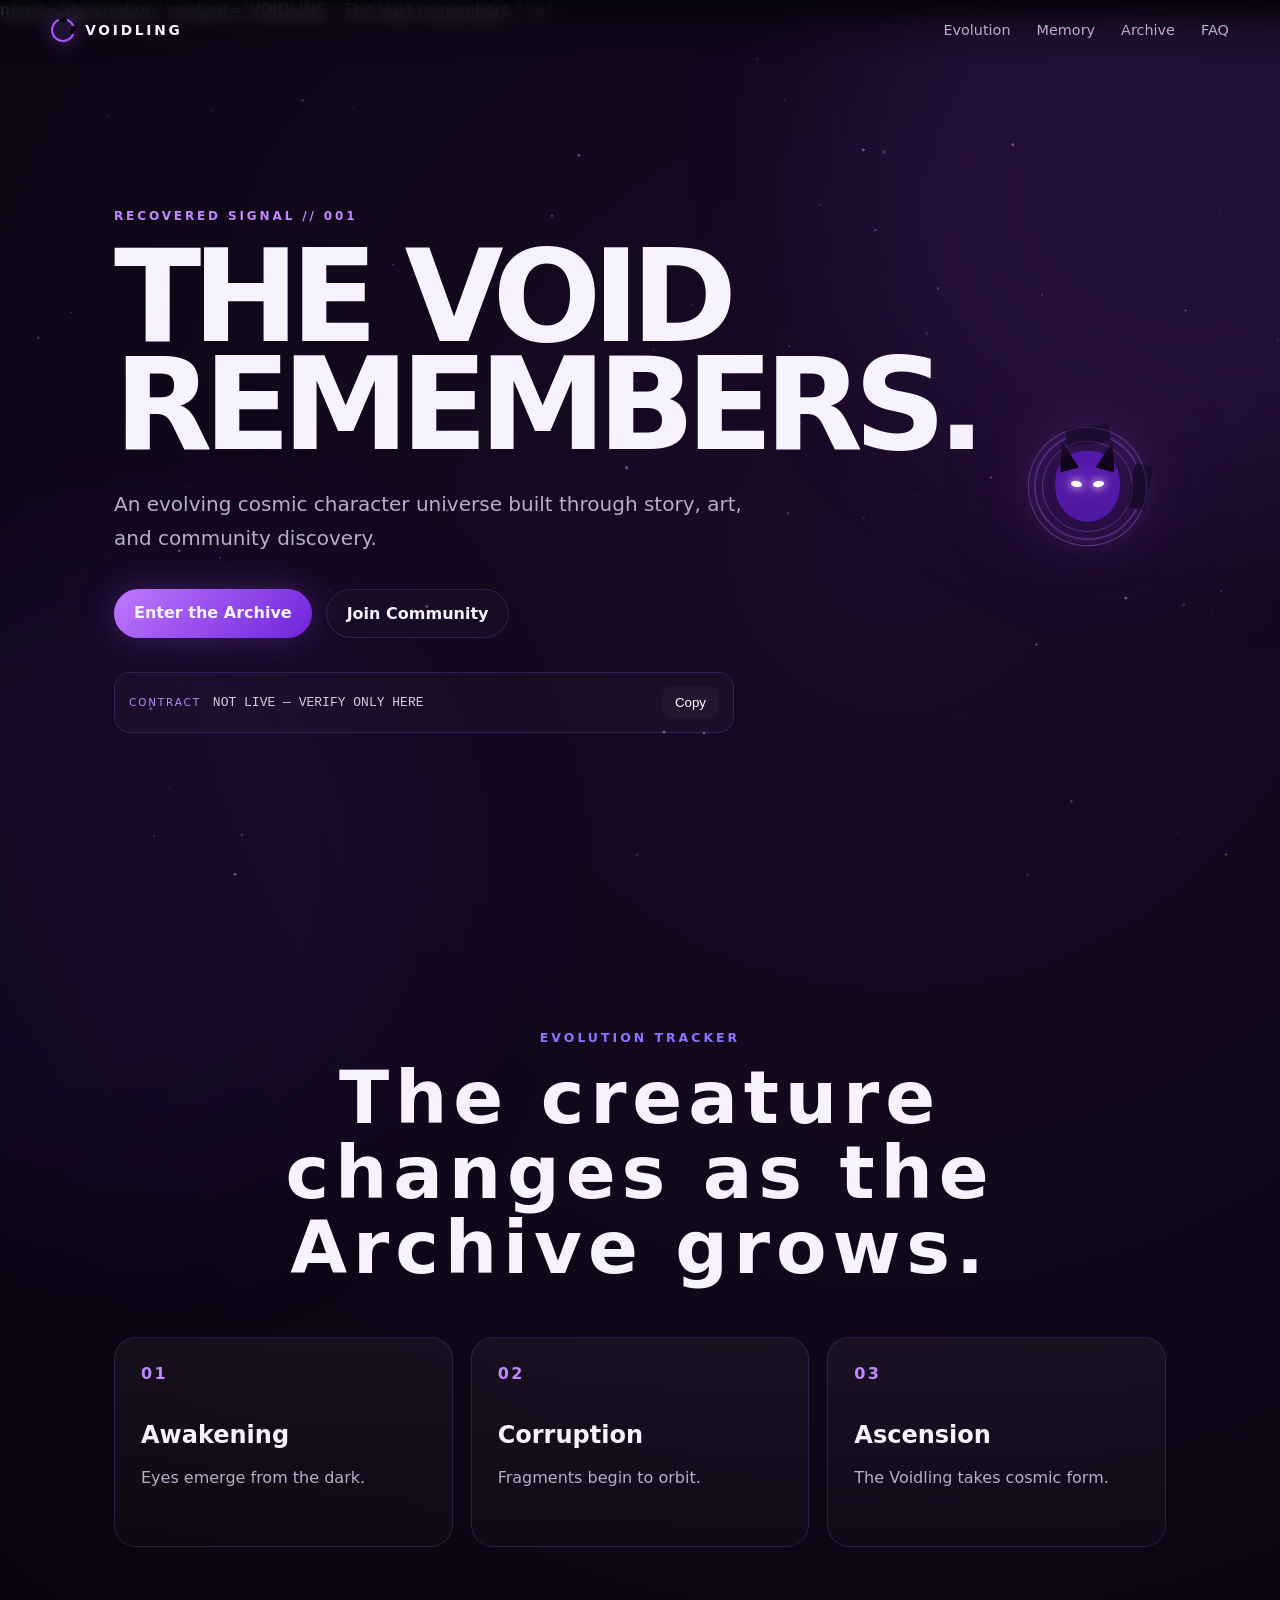
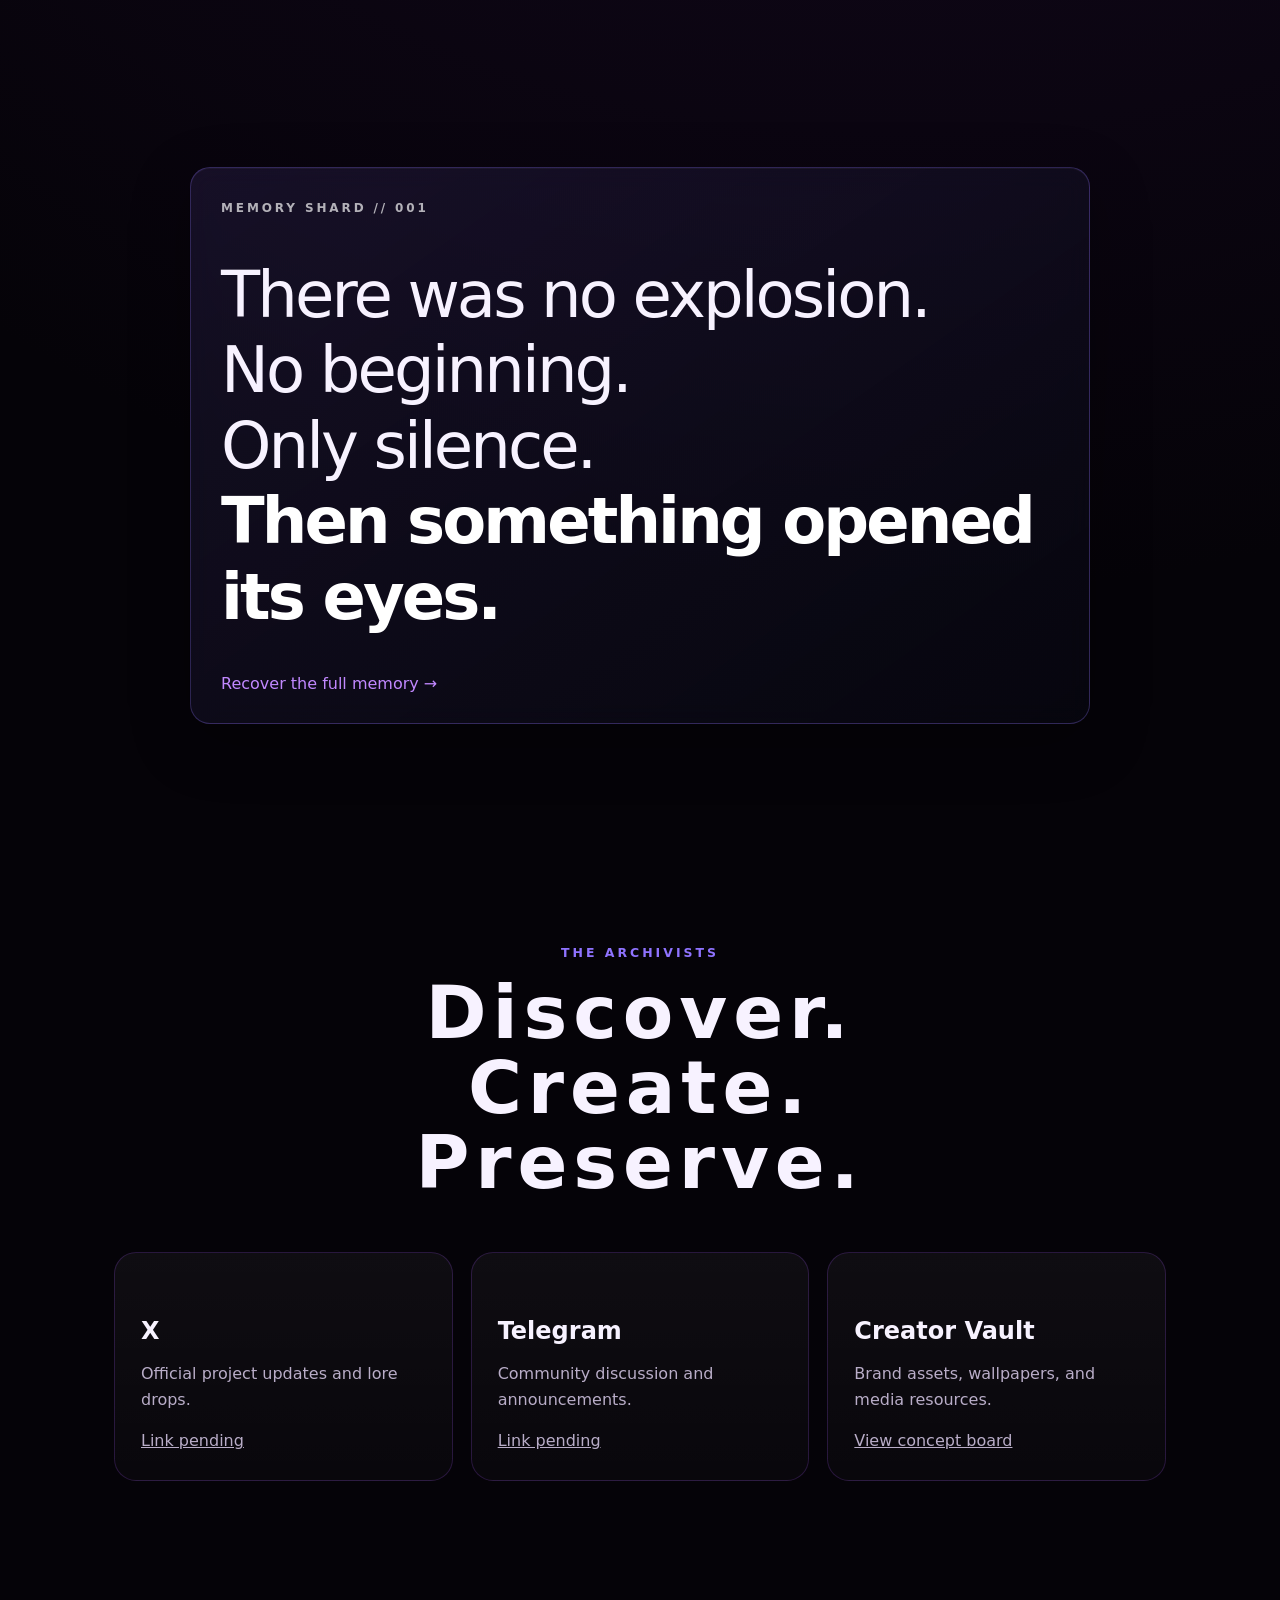
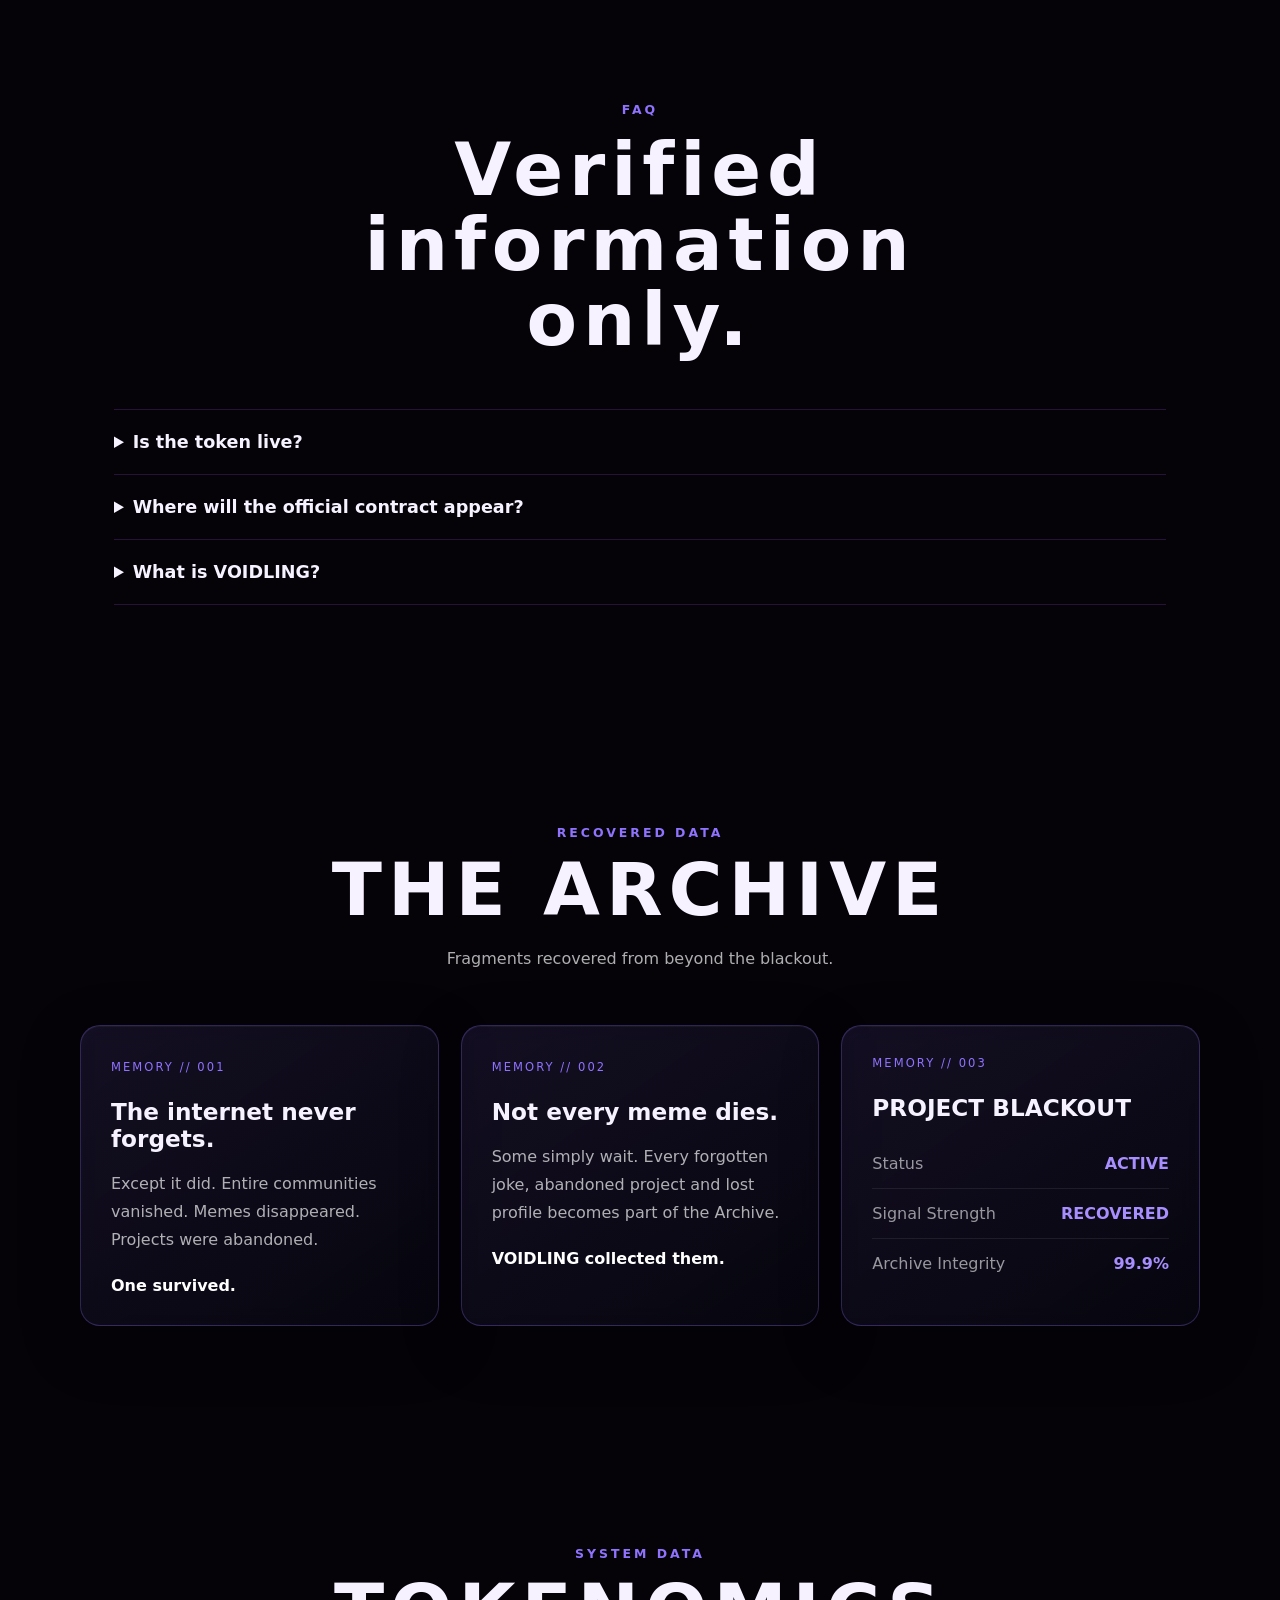
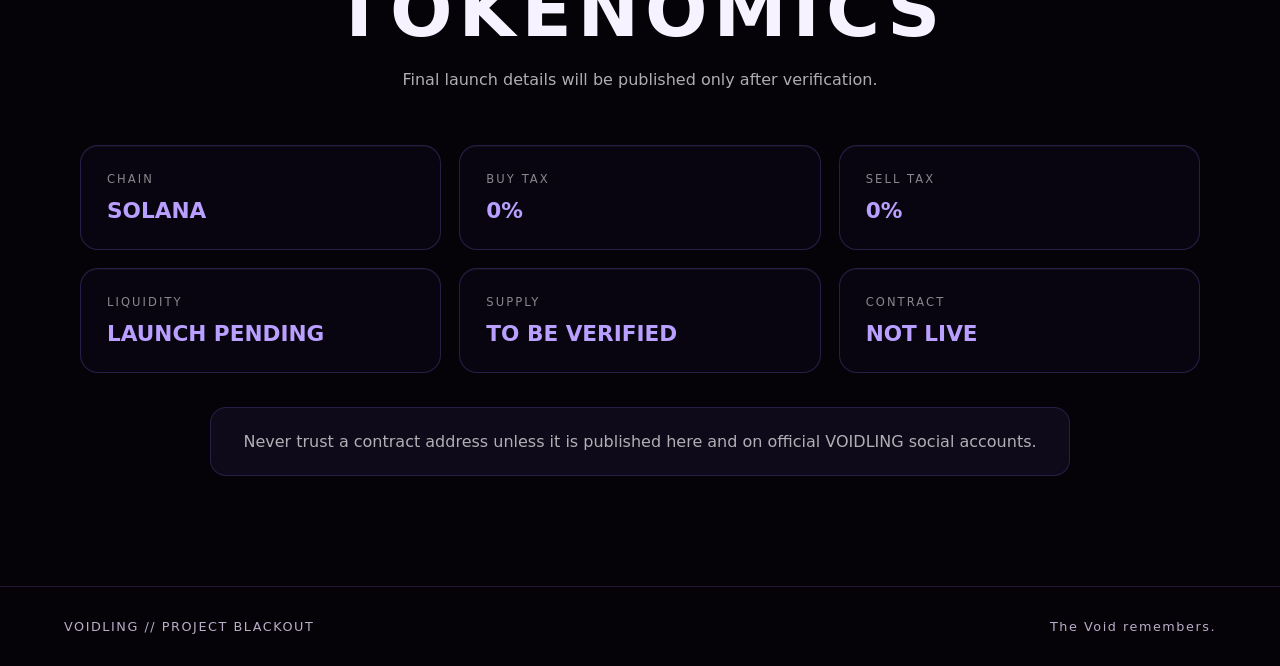
==== commit cefdb8a4: "Add tokenomics section" ====
--- a/index.html
+++ b/index.html
@@ -152,6 +152,49 @@
     </article>
   </div>
 </section>
+<section class="tokenomics-section" id="tokenomics">
+  <div class="section-heading">
+    <span class="eyebrow">SYSTEM DATA</span>
+    <h2>TOKENOMICS</h2>
+    <p>Final launch details will be published only after verification.</p>
+  </div>
+
+  <div class="tokenomics-grid">
+    <div class="tokenomics-card">
+      <span>CHAIN</span>
+      <strong>SOLANA</strong>
+    </div>
+
+    <div class="tokenomics-card">
+      <span>BUY TAX</span>
+      <strong>0%</strong>
+    </div>
+
+    <div class="tokenomics-card">
+      <span>SELL TAX</span>
+      <strong>0%</strong>
+    </div>
+
+    <div class="tokenomics-card">
+      <span>LIQUIDITY</span>
+      <strong>LAUNCH PENDING</strong>
+    </div>
+
+    <div class="tokenomics-card">
+      <span>SUPPLY</span>
+      <strong>TO BE VERIFIED</strong>
+    </div>
+
+    <div class="tokenomics-card">
+      <span>CONTRACT</span>
+      <strong>NOT LIVE</strong>
+    </div>
+  </div>
+
+  <p class="verification-note">
+    Never trust a contract address unless it is published here and on official VOIDLING social accounts.
+  </p>
+</section>
   </main>
 
   <footer class="site-footer">
--- a/style.css
+++ b/style.css
@@ -130,3 +130,64 @@
     min-height: auto;
   }
 }
+
+.tokenomics-section {
+  padding: 110px 24px;
+  position: relative;
+}
+
+.tokenomics-grid {
+  width: min(1120px, 100%);
+  margin: 0 auto;
+  display: grid;
+  grid-template-columns: repeat(3, 1fr);
+  gap: 18px;
+}
+
+.tokenomics-card {
+  padding: 26px;
+  border: 1px solid rgba(143, 115, 255, 0.24);
+  border-radius: 18px;
+  background: rgba(10, 8, 20, 0.72);
+  box-shadow: inset 0 1px 0 rgba(255, 255, 255, 0.035);
+  transition:
+    transform 0.25s ease,
+    border-color 0.25s ease;
+}
+
+.tokenomics-card:hover {
+  transform: translateY(-6px);
+  border-color: rgba(143, 115, 255, 0.7);
+}
+
+.tokenomics-card span {
+  display: block;
+  margin-bottom: 12px;
+  font-size: 0.72rem;
+  letter-spacing: 0.18em;
+  color: rgba(255, 255, 255, 0.52);
+}
+
+.tokenomics-card strong {
+  display: block;
+  font-size: 1.35rem;
+  color: #b99fff;
+}
+
+.verification-note {
+  width: min(860px, 100%);
+  margin: 34px auto 0;
+  padding: 20px 24px;
+  border: 1px solid rgba(143, 115, 255, 0.2);
+  border-radius: 16px;
+  background: rgba(143, 115, 255, 0.07);
+  color: rgba(255, 255, 255, 0.68);
+  line-height: 1.7;
+  text-align: center;
+}
+
+@media (max-width: 900px) {
+  .tokenomics-grid {
+    grid-template-columns: 1fr;
+  }
+}
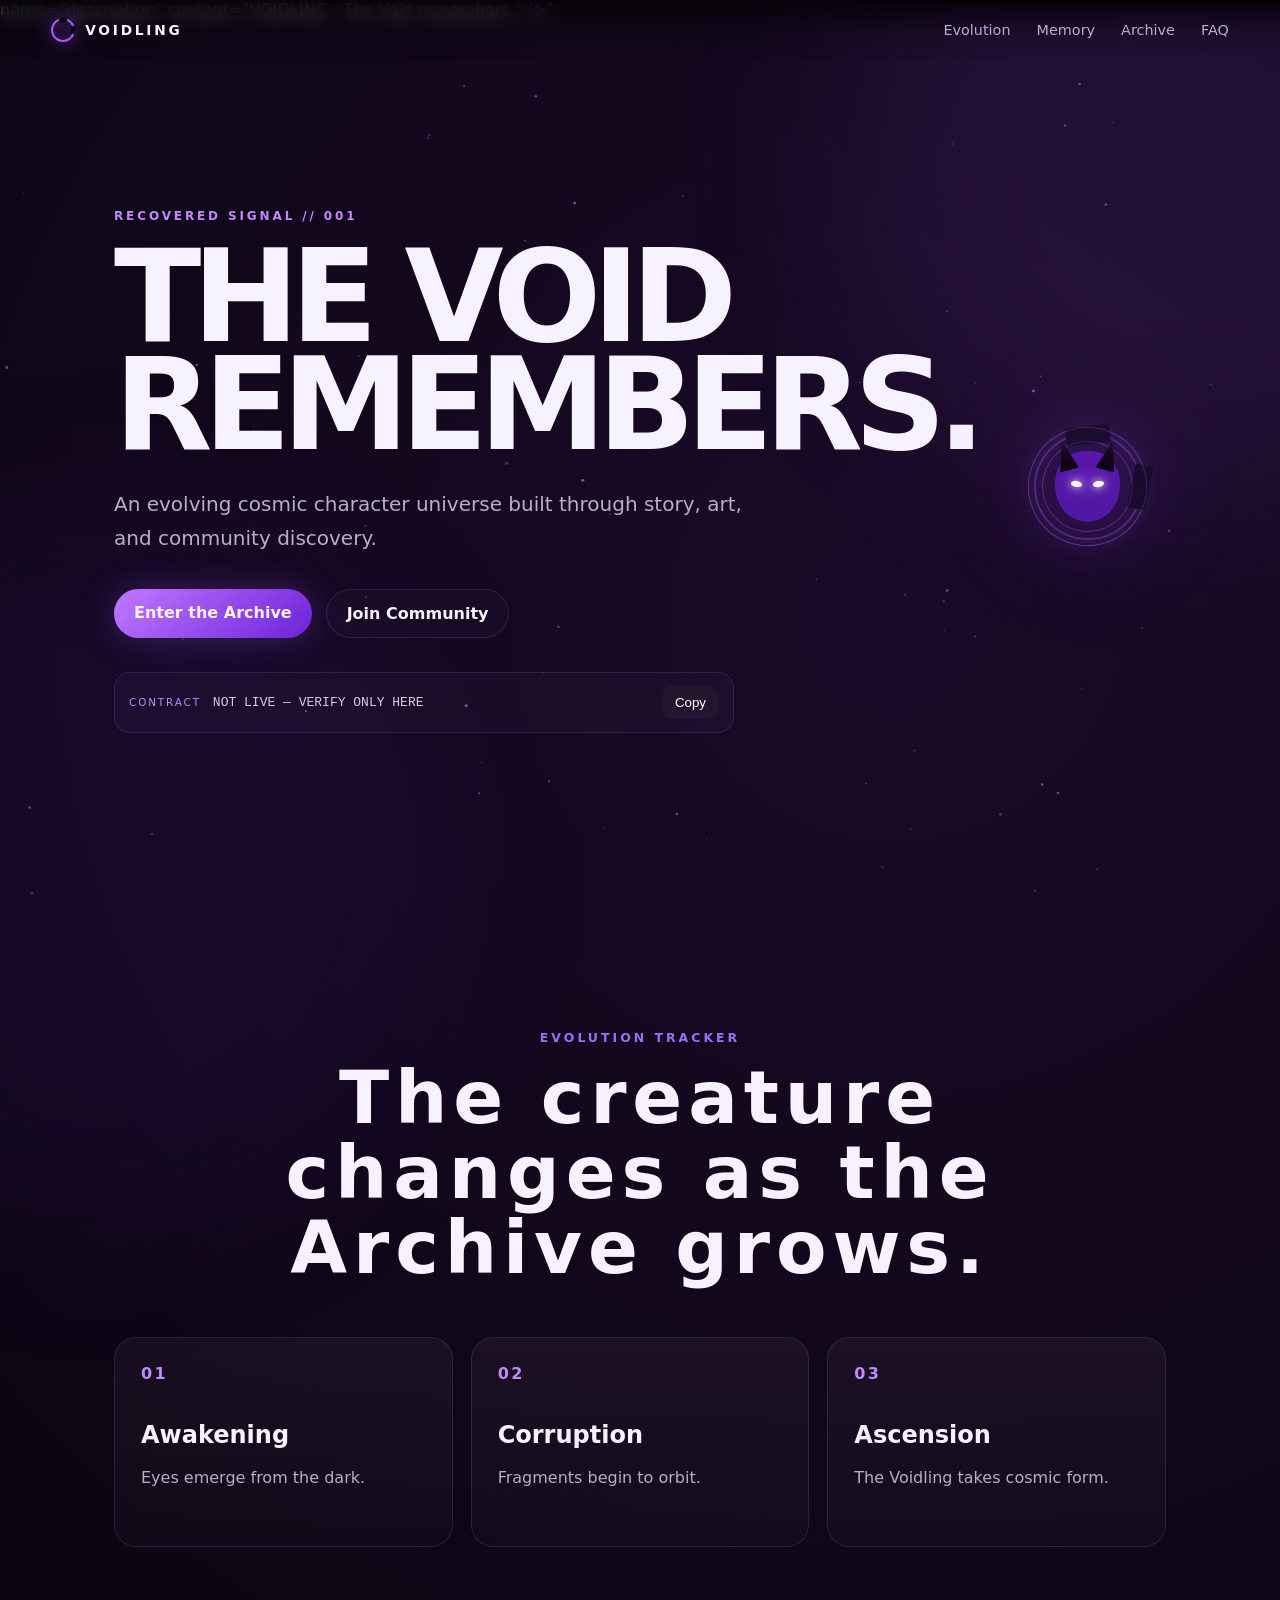
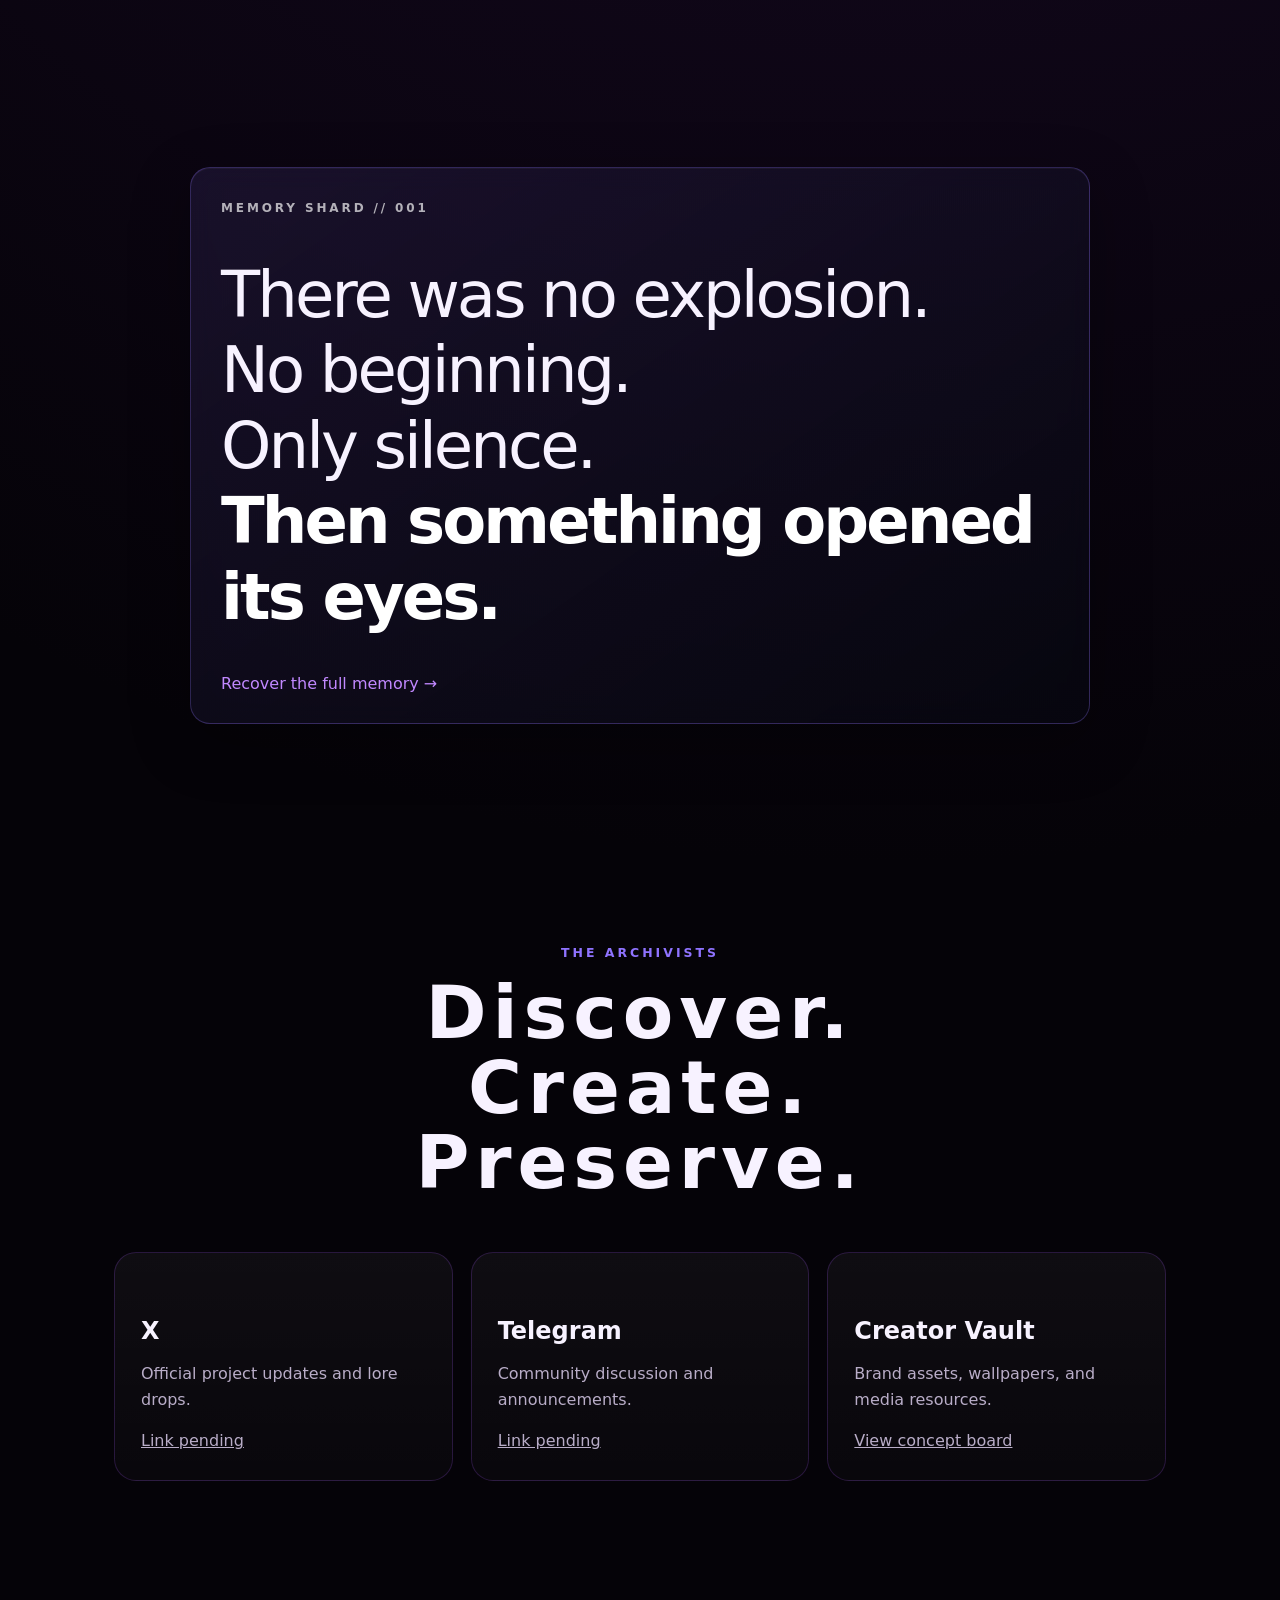
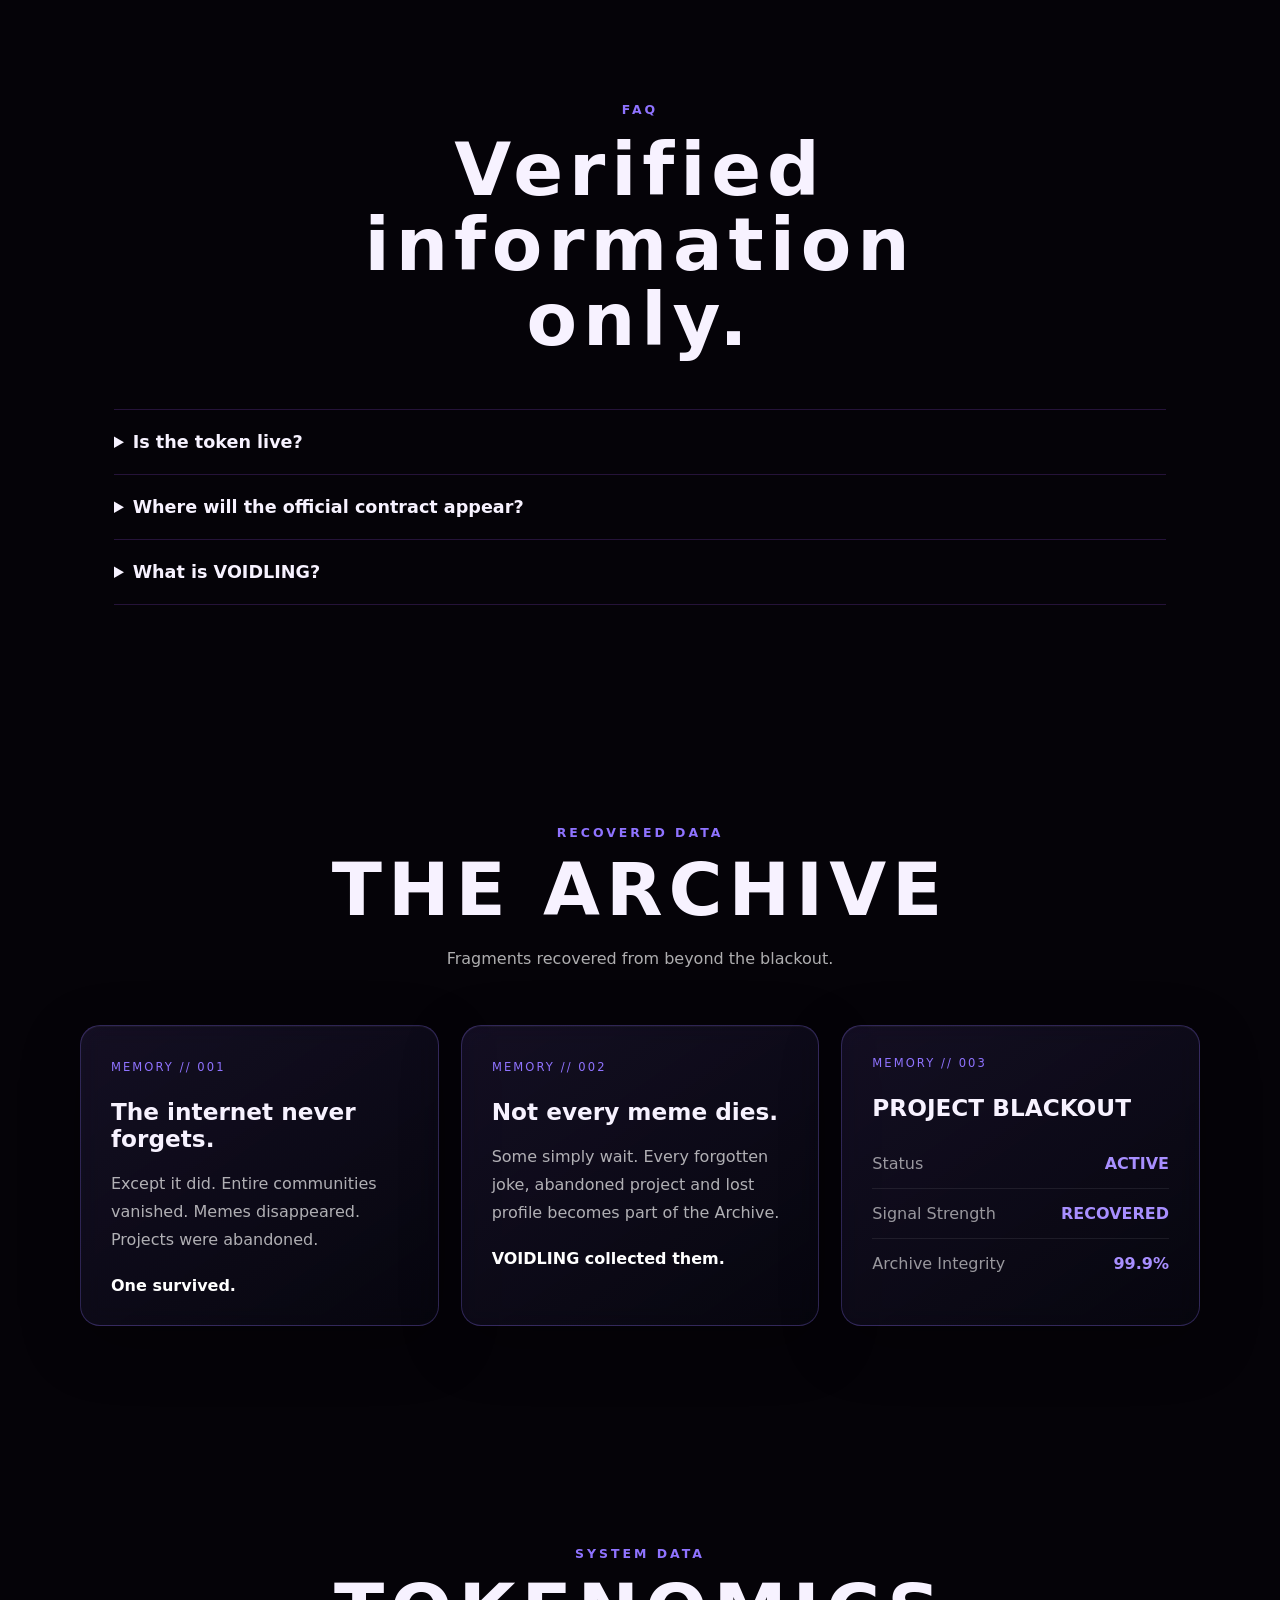
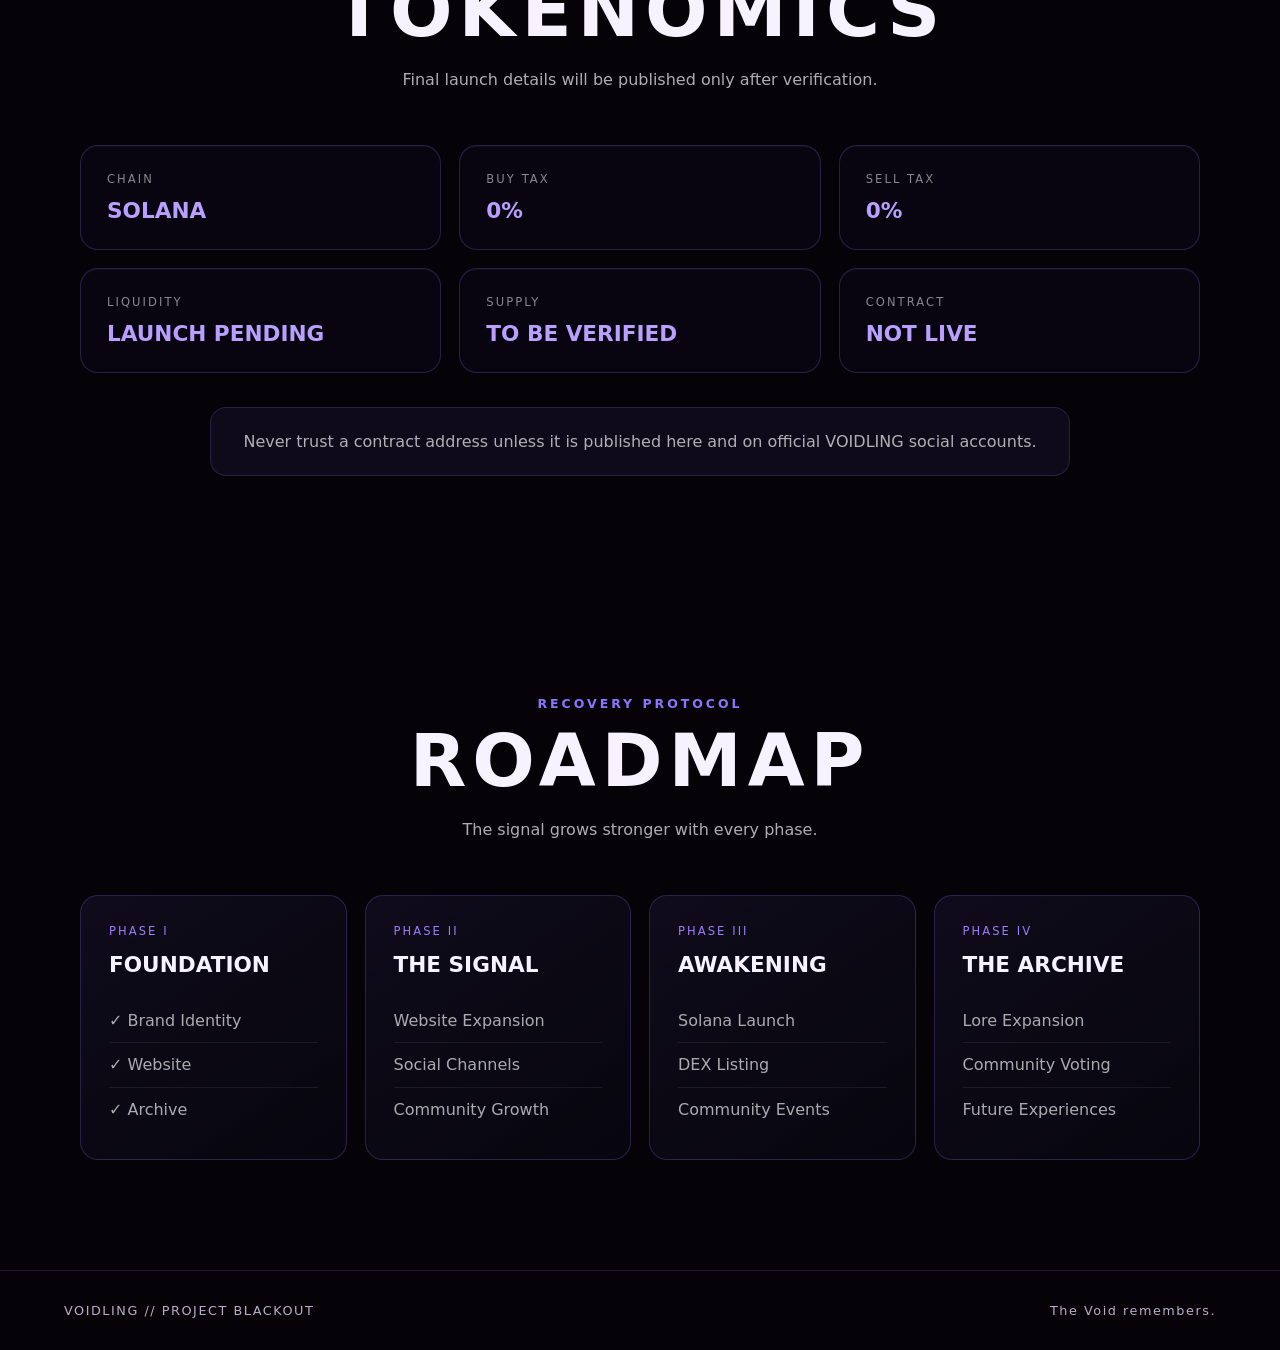
==== commit 31376883: "Add roadmap section" ====
--- a/index.html
+++ b/index.html
@@ -195,6 +195,57 @@
     Never trust a contract address unless it is published here and on official VOIDLING social accounts.
   </p>
 </section>
+<section class="roadmap-section" id="roadmap">
+  <div class="section-heading">
+    <span class="eyebrow">RECOVERY PROTOCOL</span>
+    <h2>ROADMAP</h2>
+    <p>The signal grows stronger with every phase.</p>
+  </div>
+
+  <div class="roadmap-grid">
+
+    <div class="roadmap-card">
+      <span>PHASE I</span>
+      <h3>FOUNDATION</h3>
+      <ul>
+        <li>✓ Brand Identity</li>
+        <li>✓ Website</li>
+        <li>✓ Archive</li>
+      </ul>
+    </div>
+
+    <div class="roadmap-card">
+      <span>PHASE II</span>
+      <h3>THE SIGNAL</h3>
+      <ul>
+        <li>Website Expansion</li>
+        <li>Social Channels</li>
+        <li>Community Growth</li>
+      </ul>
+    </div>
+
+    <div class="roadmap-card">
+      <span>PHASE III</span>
+      <h3>AWAKENING</h3>
+      <ul>
+        <li>Solana Launch</li>
+        <li>DEX Listing</li>
+        <li>Community Events</li>
+      </ul>
+    </div>
+
+    <div class="roadmap-card">
+      <span>PHASE IV</span>
+      <h3>THE ARCHIVE</h3>
+      <ul>
+        <li>Lore Expansion</li>
+        <li>Community Voting</li>
+        <li>Future Experiences</li>
+      </ul>
+    </div>
+
+  </div>
+</section>
   </main>
 
   <footer class="site-footer">
--- a/style.css
+++ b/style.css
@@ -191,3 +191,78 @@
     grid-template-columns: 1fr;
   }
 }
+
+.roadmap-section {
+  padding: 110px 24px;
+  position: relative;
+}
+
+.roadmap-grid {
+  width: min(1120px, 100%);
+  margin: 0 auto;
+  display: grid;
+  grid-template-columns: repeat(4, 1fr);
+  gap: 18px;
+}
+
+.roadmap-card {
+  padding: 28px;
+  border: 1px solid rgba(143, 115, 255, 0.24);
+  border-radius: 18px;
+  background:
+    linear-gradient(
+      145deg,
+      rgba(143, 115, 255, 0.08),
+      rgba(8, 7, 16, 0.78)
+    );
+  transition:
+    transform 0.25s ease,
+    border-color 0.25s ease;
+}
+
+.roadmap-card:hover {
+  transform: translateY(-7px);
+  border-color: rgba(143, 115, 255, 0.68);
+}
+
+.roadmap-card > span {
+  display: block;
+  margin-bottom: 14px;
+  font-size: 0.72rem;
+  letter-spacing: 0.18em;
+  color: #9d7cff;
+}
+
+.roadmap-card h3 {
+  margin: 0 0 22px;
+  font-size: 1.35rem;
+}
+
+.roadmap-card ul {
+  margin: 0;
+  padding: 0;
+  list-style: none;
+}
+
+.roadmap-card li {
+  padding: 10px 0;
+  border-bottom: 1px solid rgba(255, 255, 255, 0.07);
+  color: rgba(255, 255, 255, 0.66);
+  line-height: 1.45;
+}
+
+.roadmap-card li:last-child {
+  border-bottom: 0;
+}
+
+@media (max-width: 1000px) {
+  .roadmap-grid {
+    grid-template-columns: repeat(2, 1fr);
+  }
+}
+
+@media (max-width: 650px) {
+  .roadmap-grid {
+    grid-template-columns: 1fr;
+  }
+}
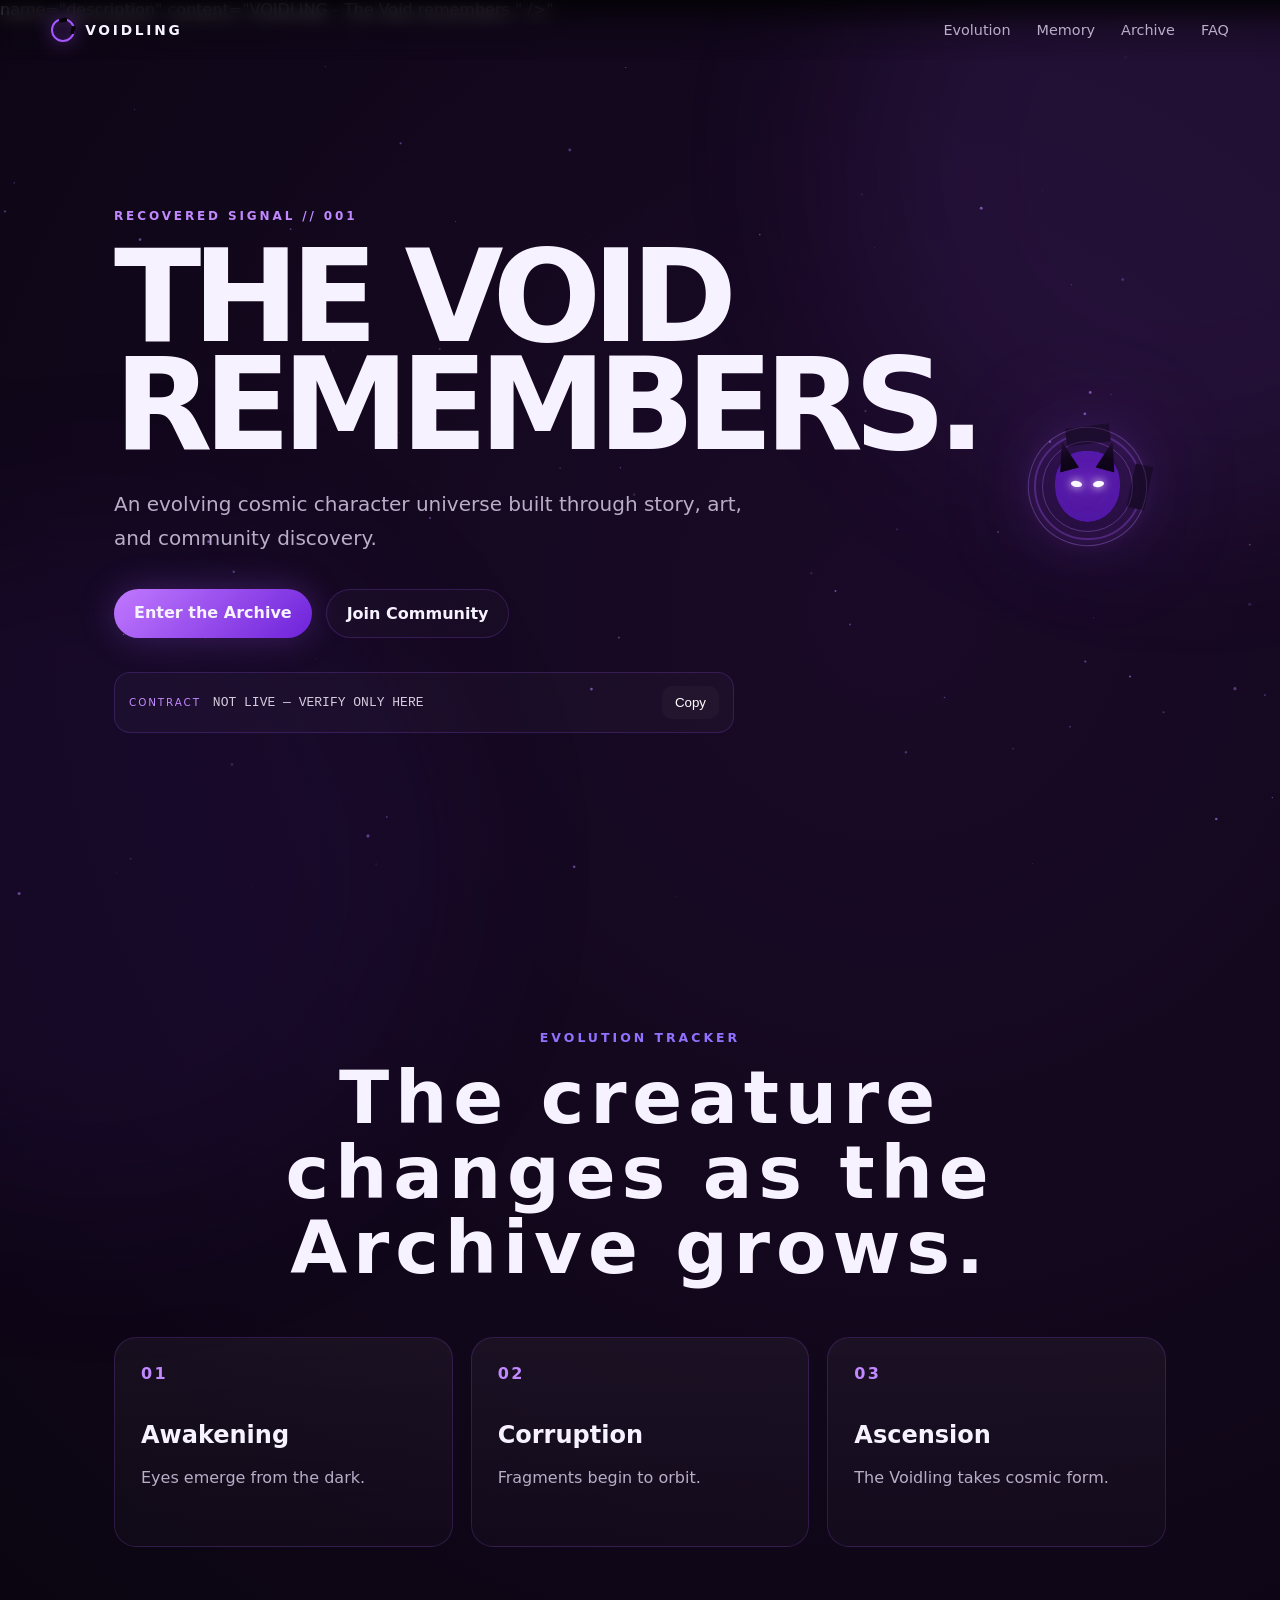
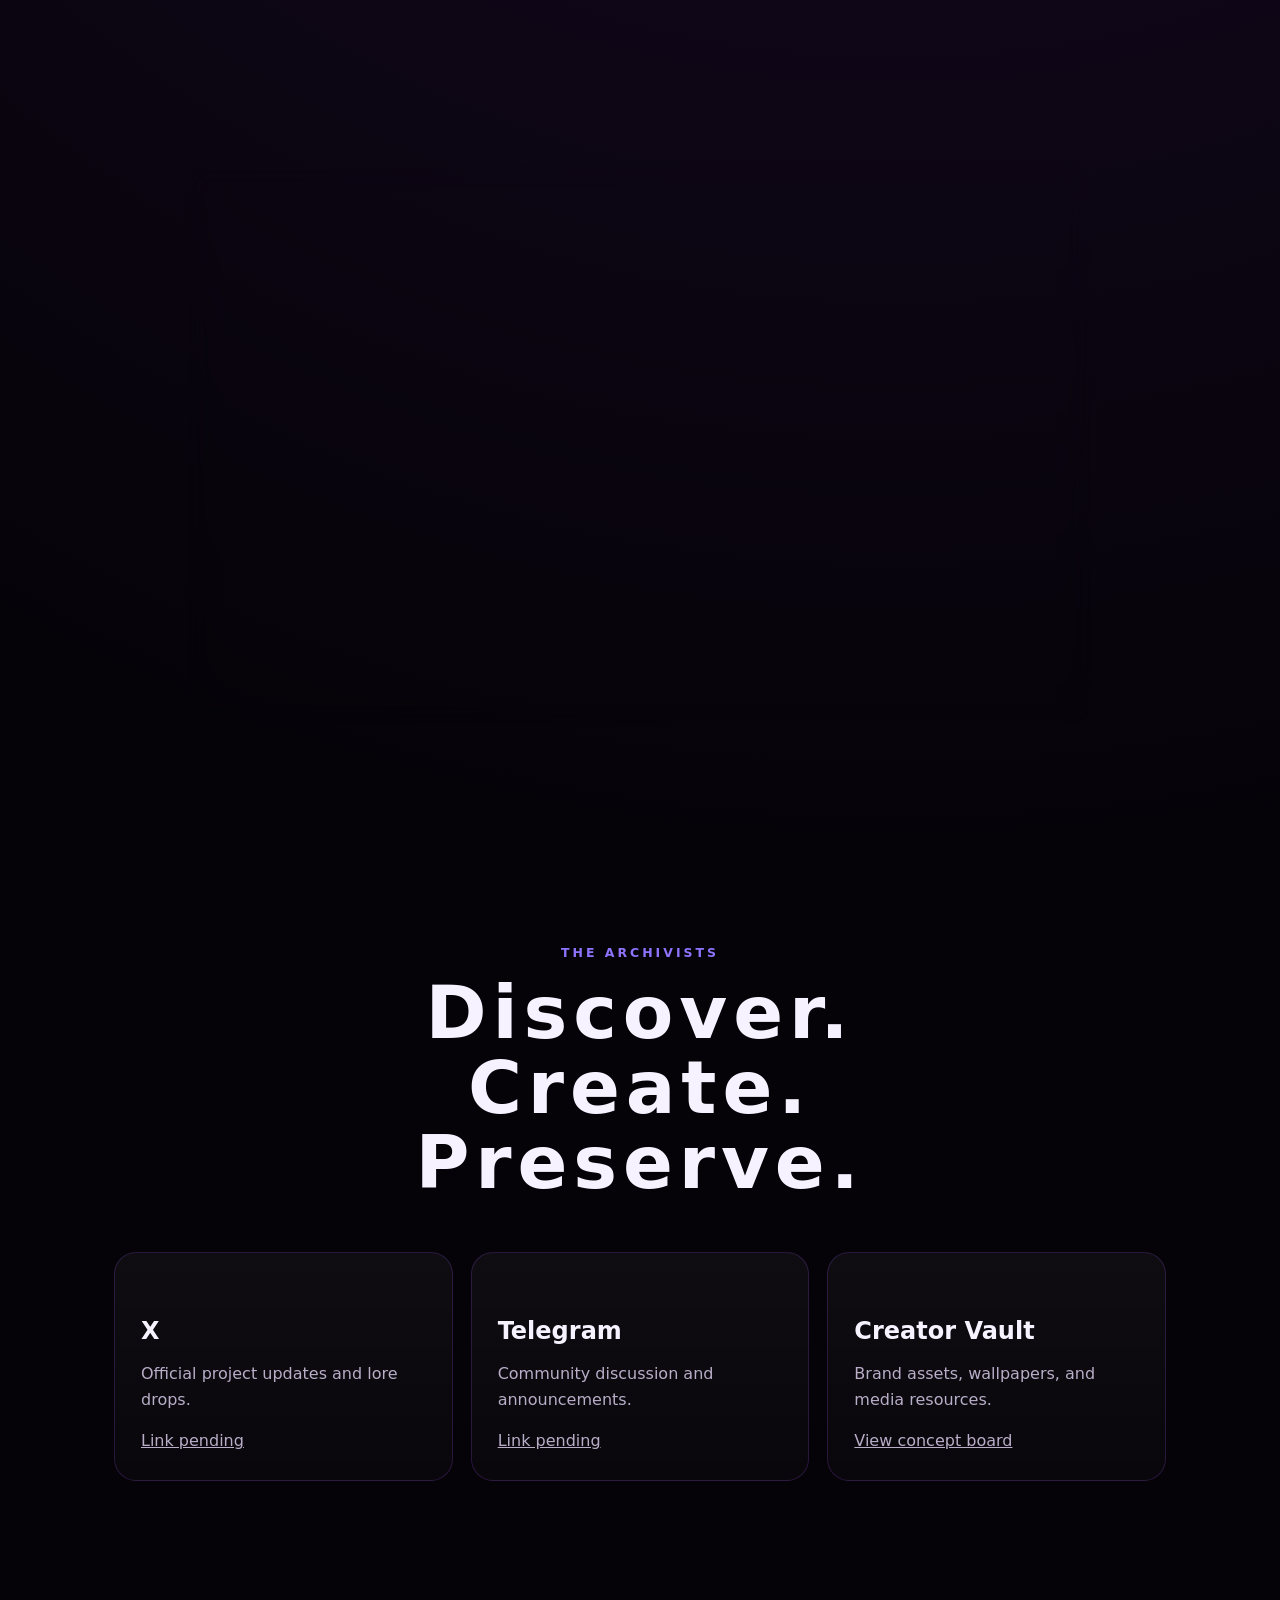
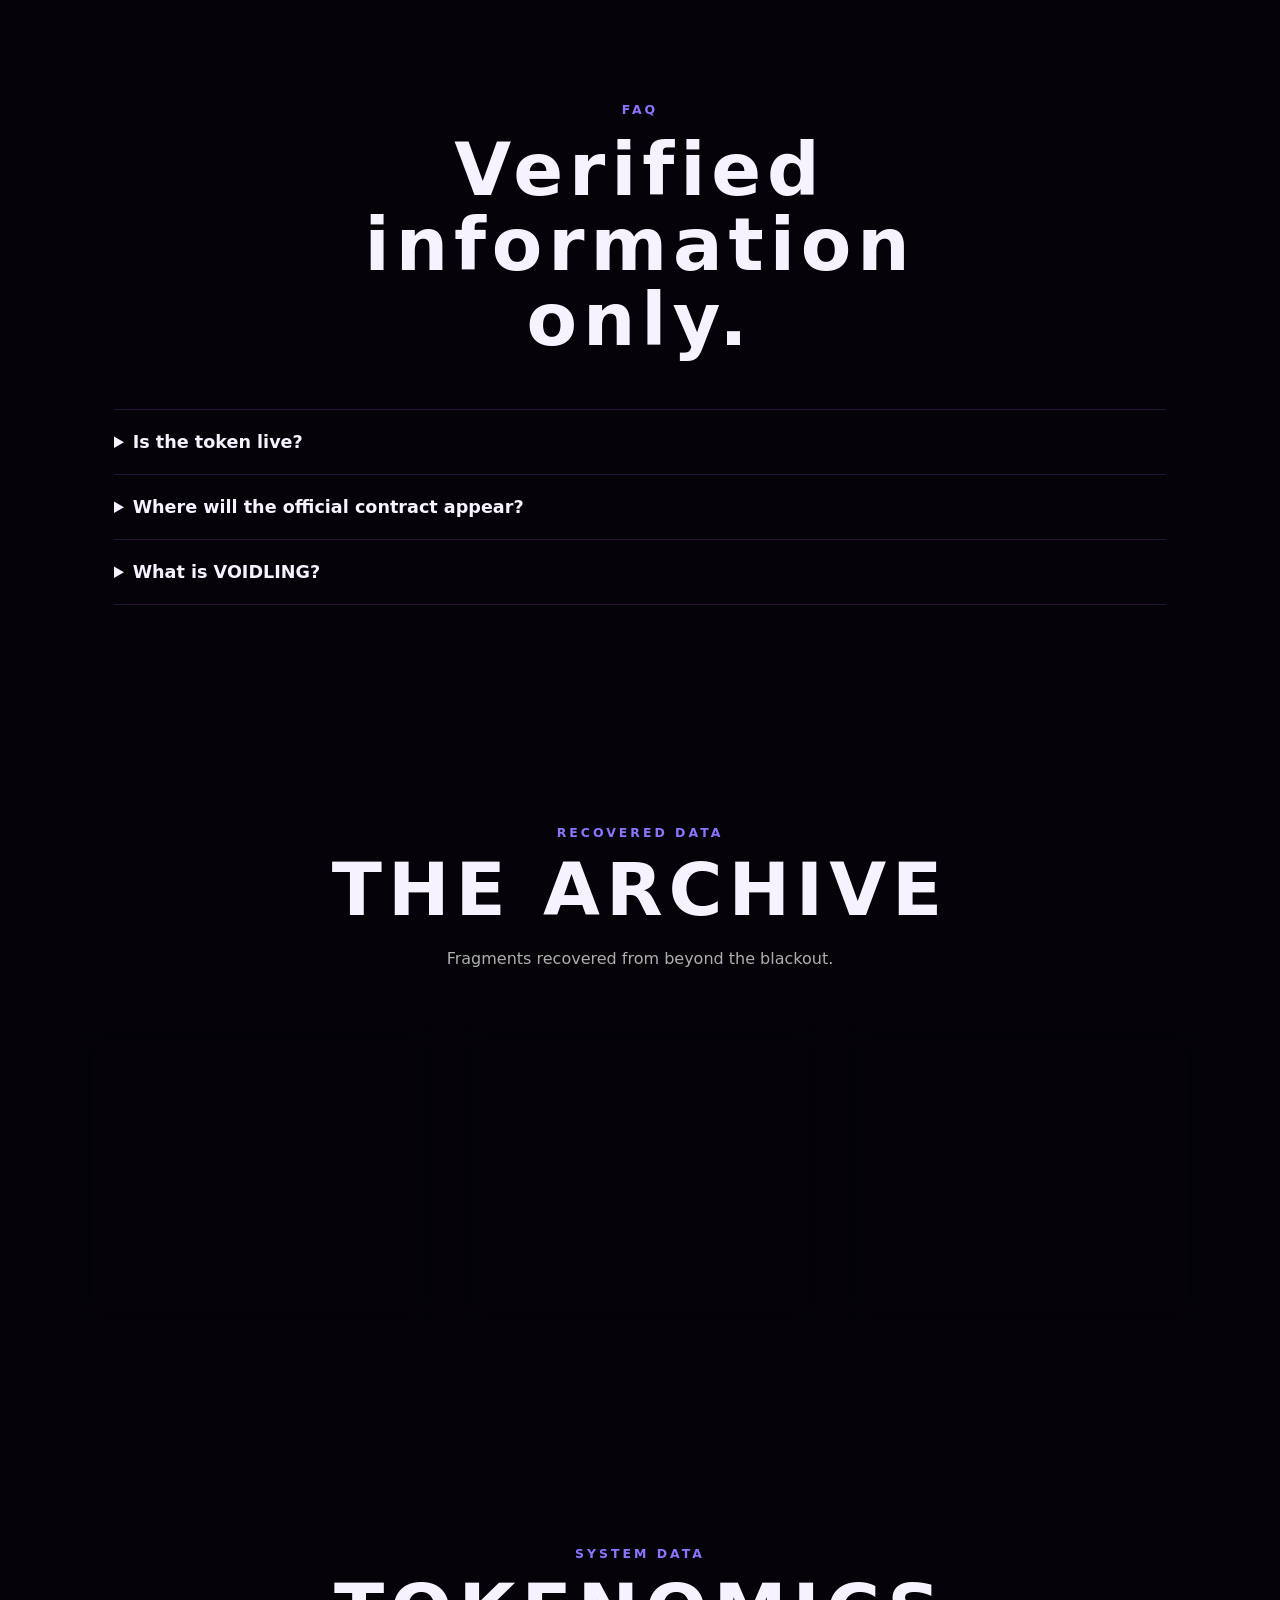
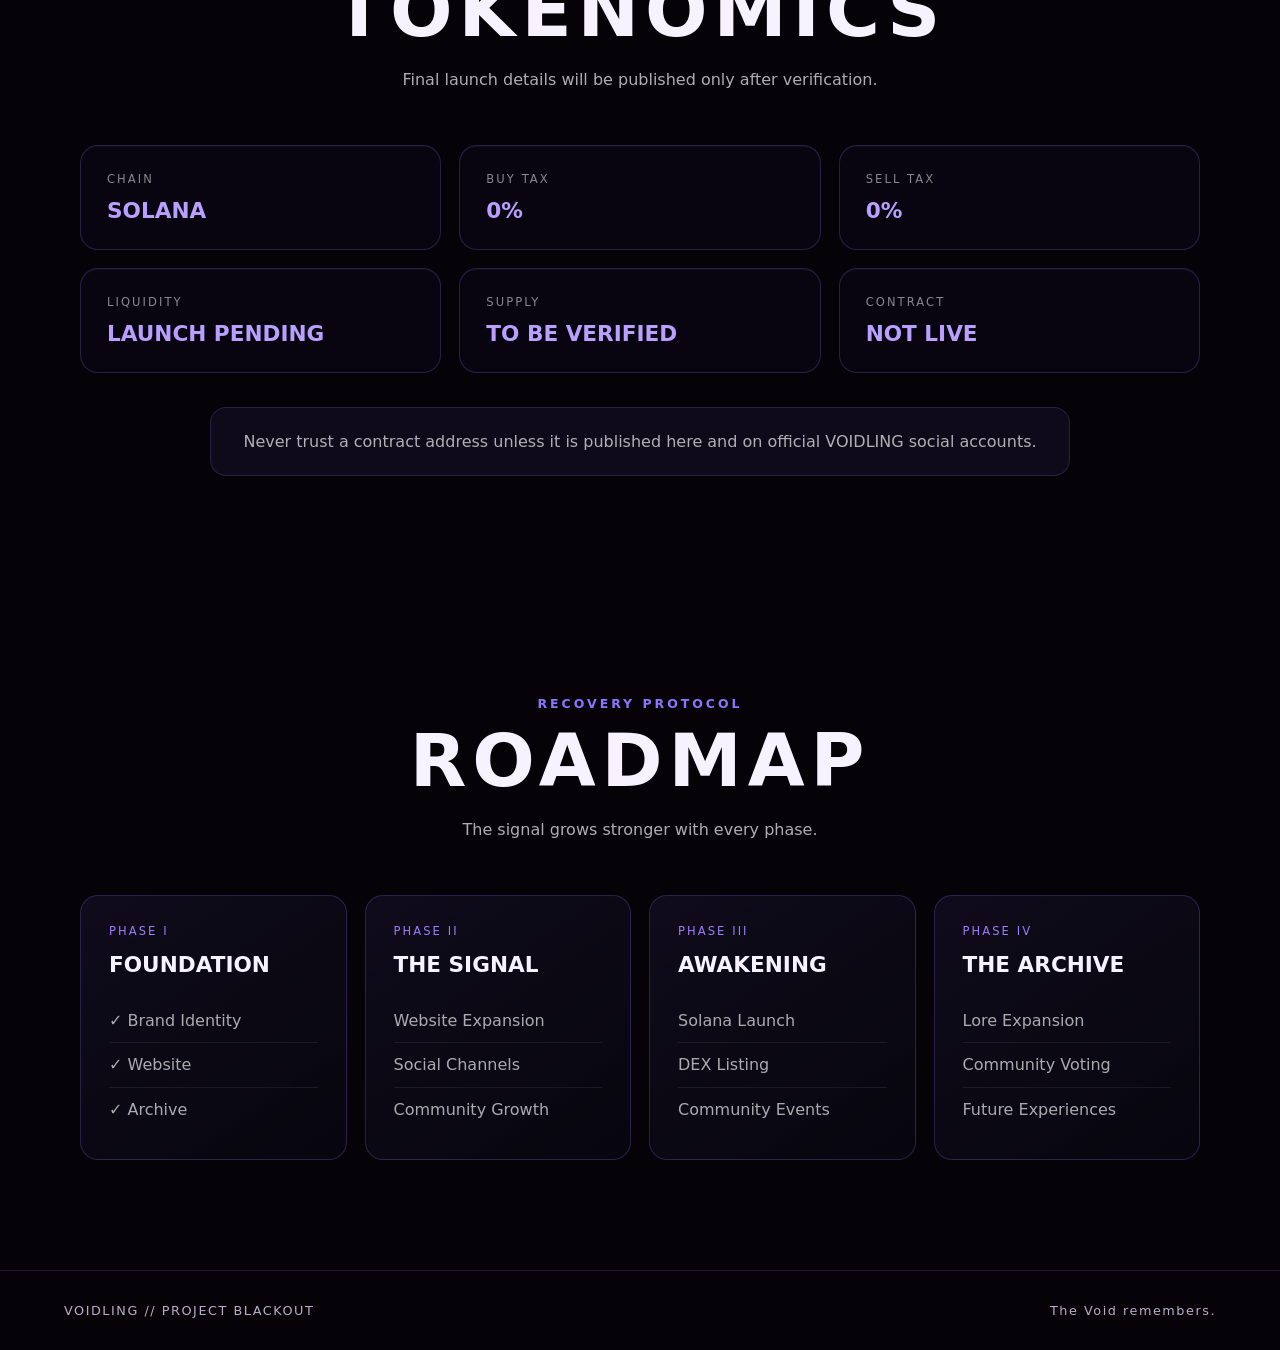
==== commit 28d709f4: "Add roadmap section" ====
--- a/index.html
+++ b/index.html
@@ -195,6 +195,7 @@
     Never trust a contract address unless it is published here and on official VOIDLING social accounts.
   </p>
 </section>
+
 <section class="roadmap-section" id="roadmap">
   <div class="section-heading">
     <span class="eyebrow">RECOVERY PROTOCOL</span>
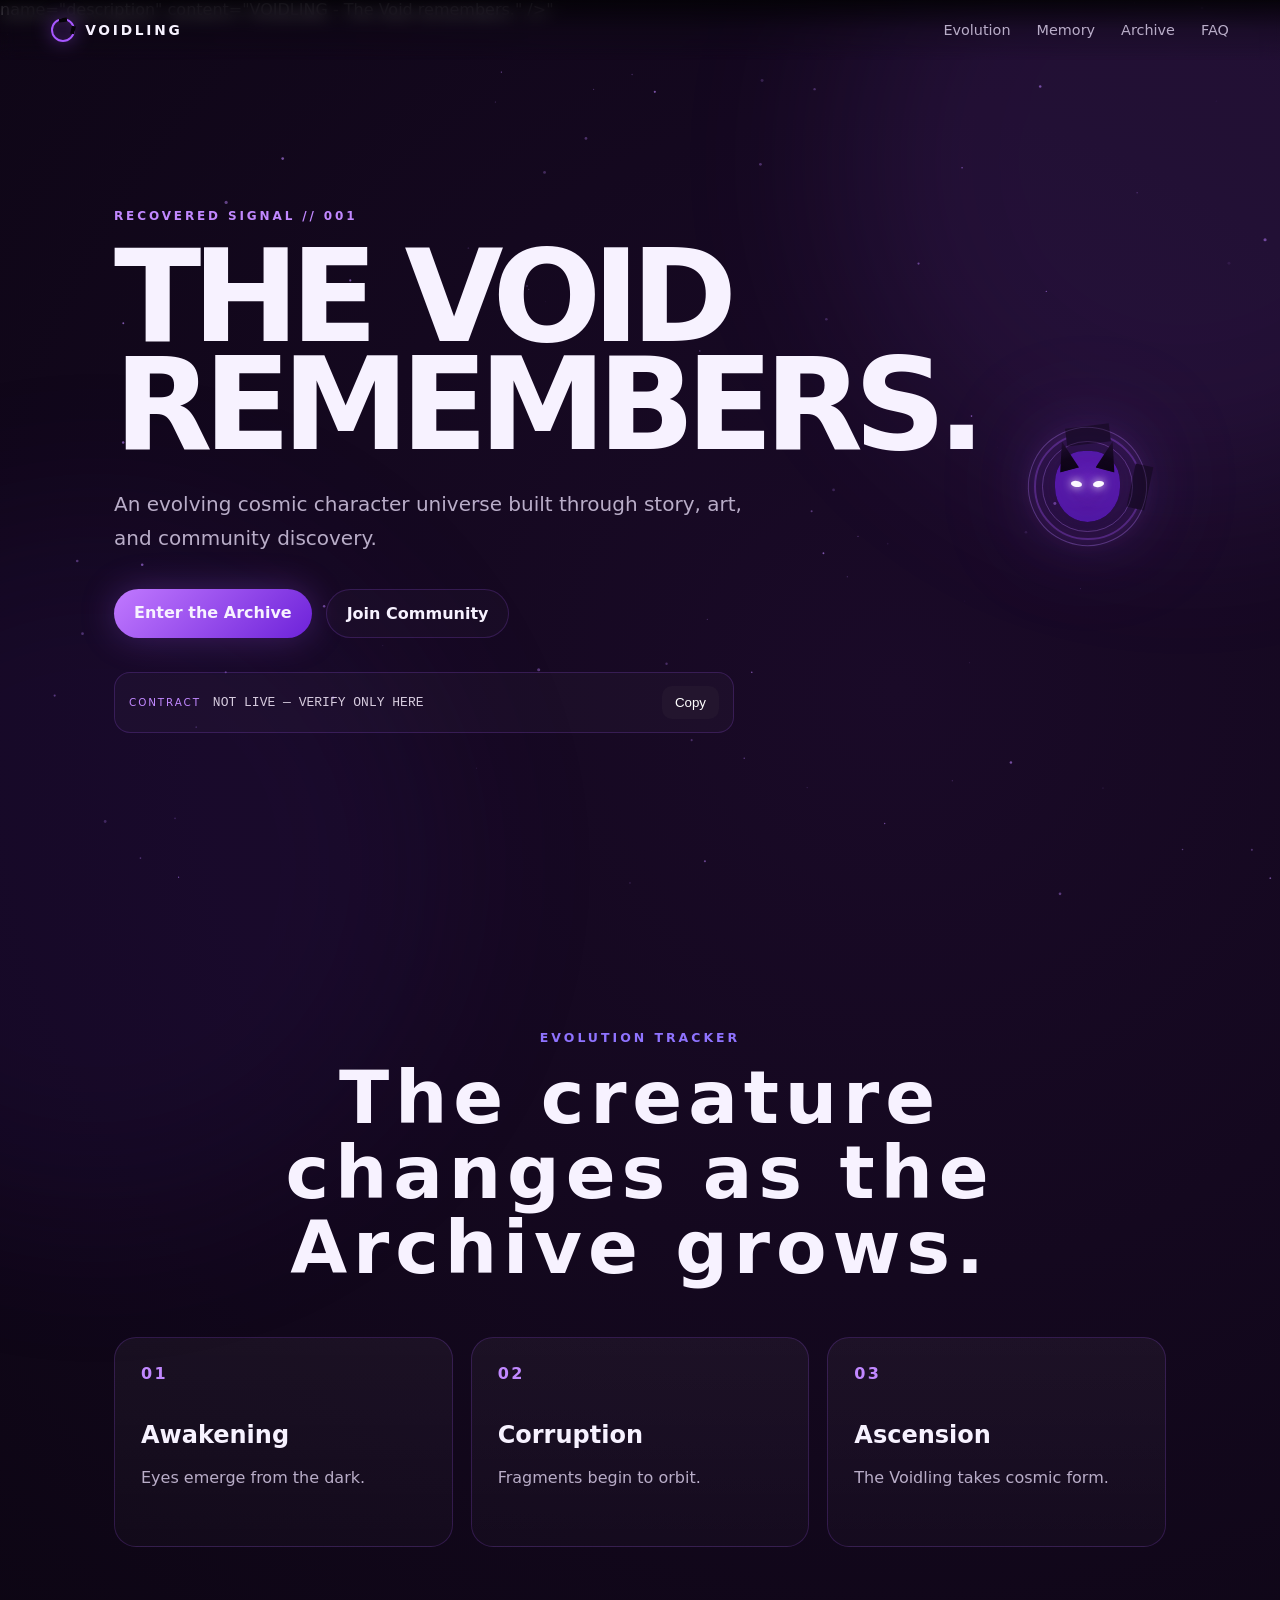
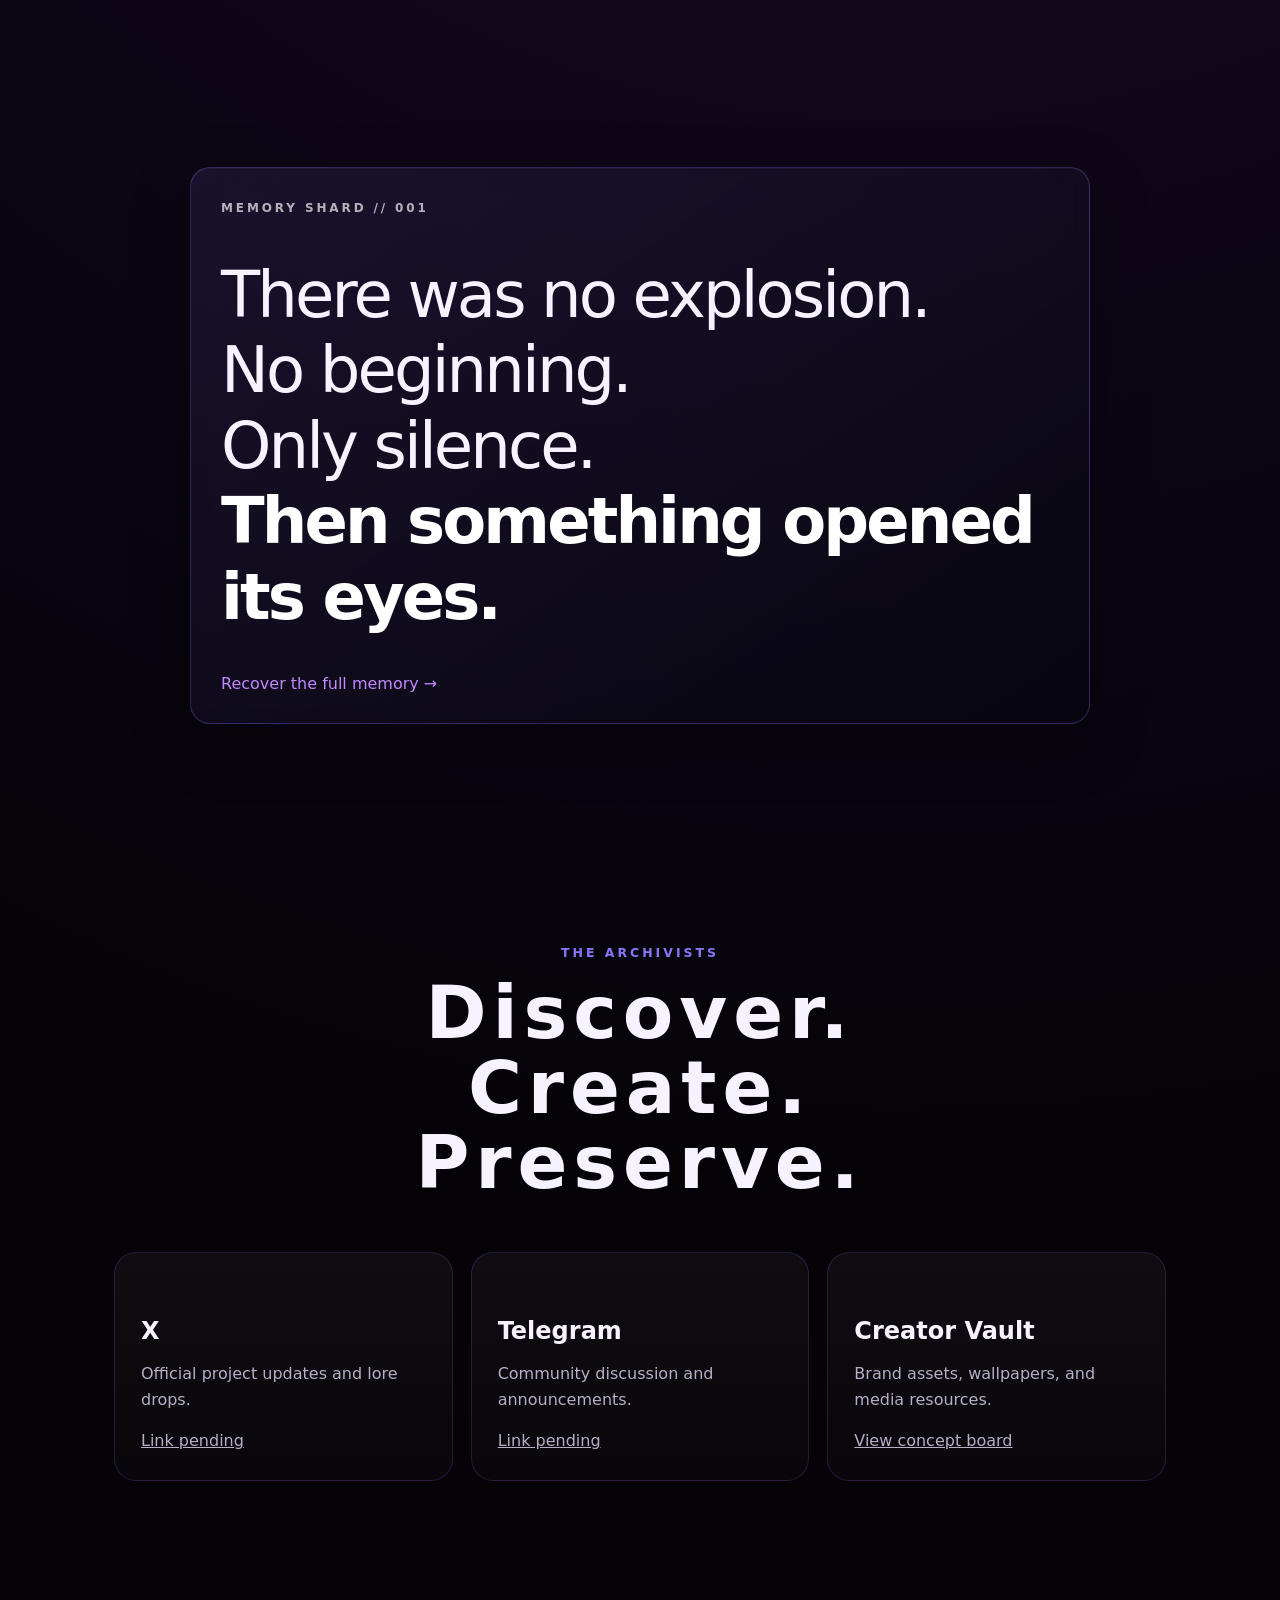
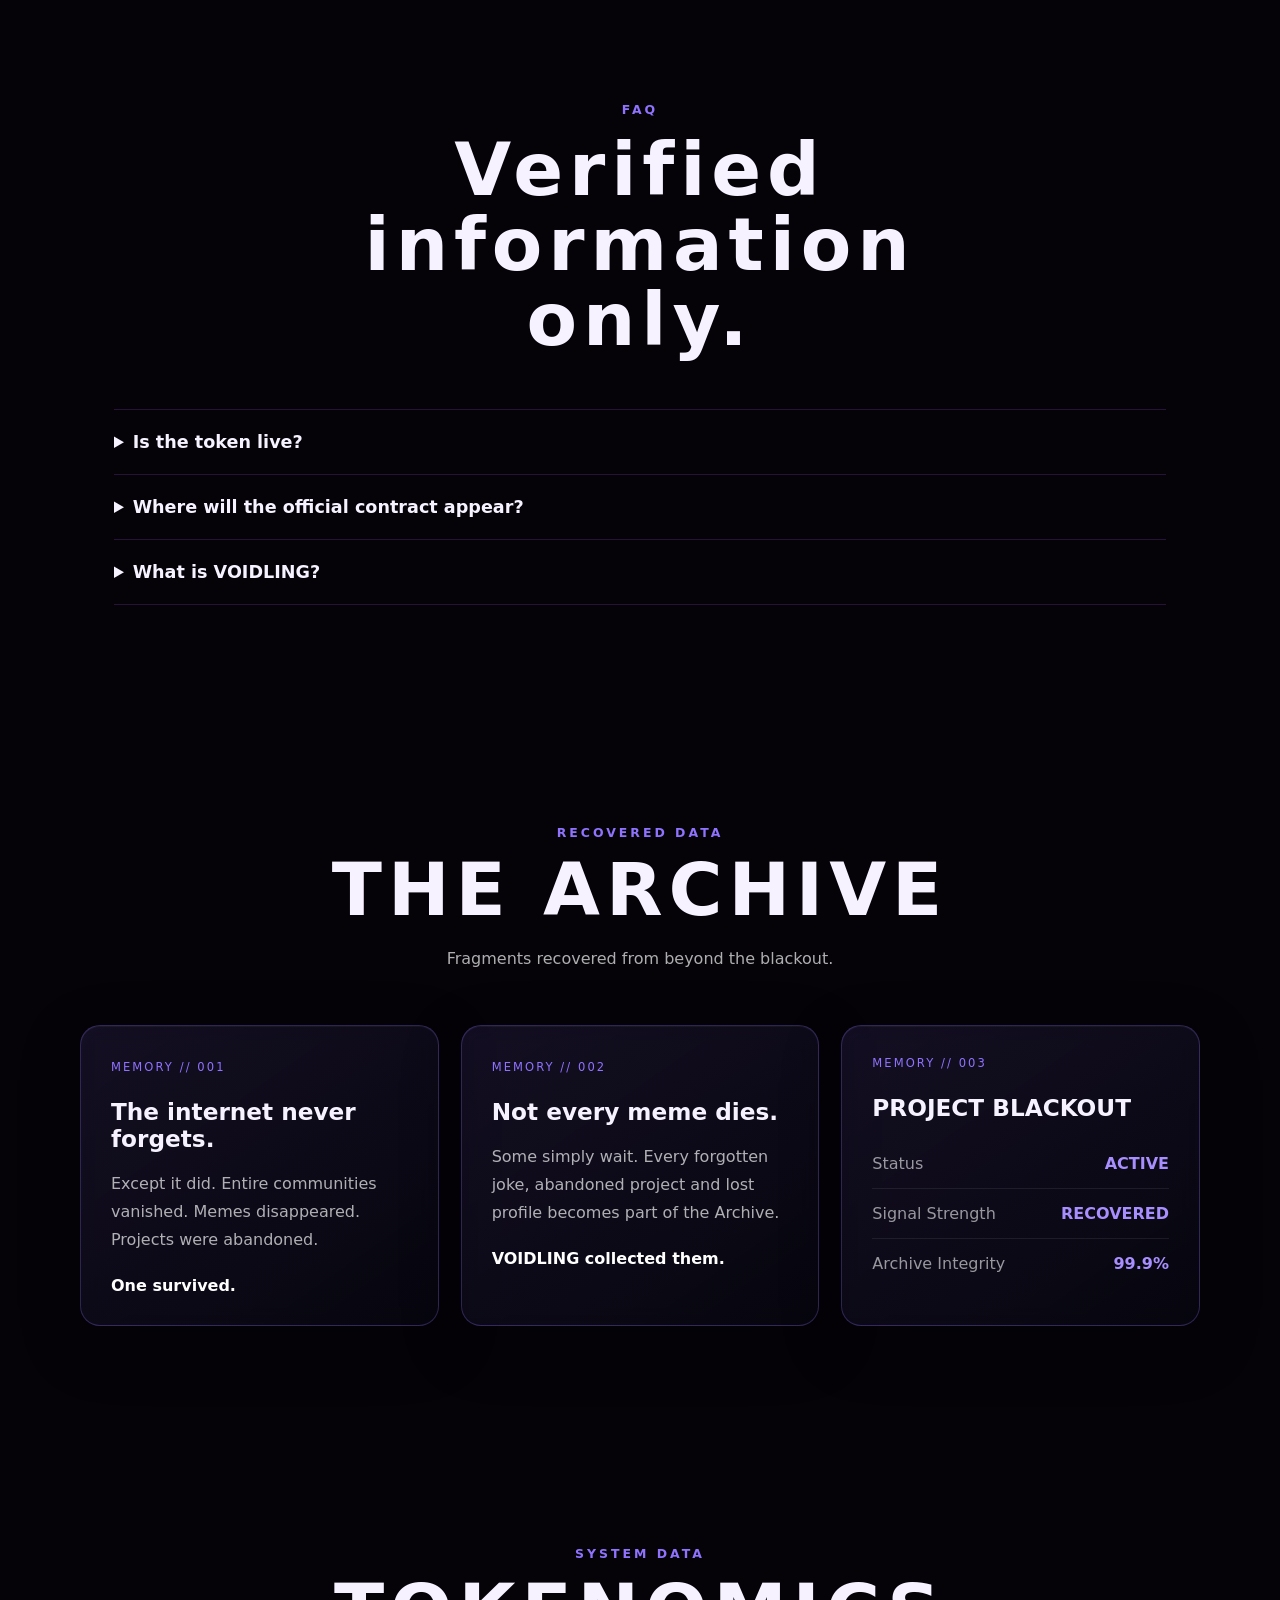
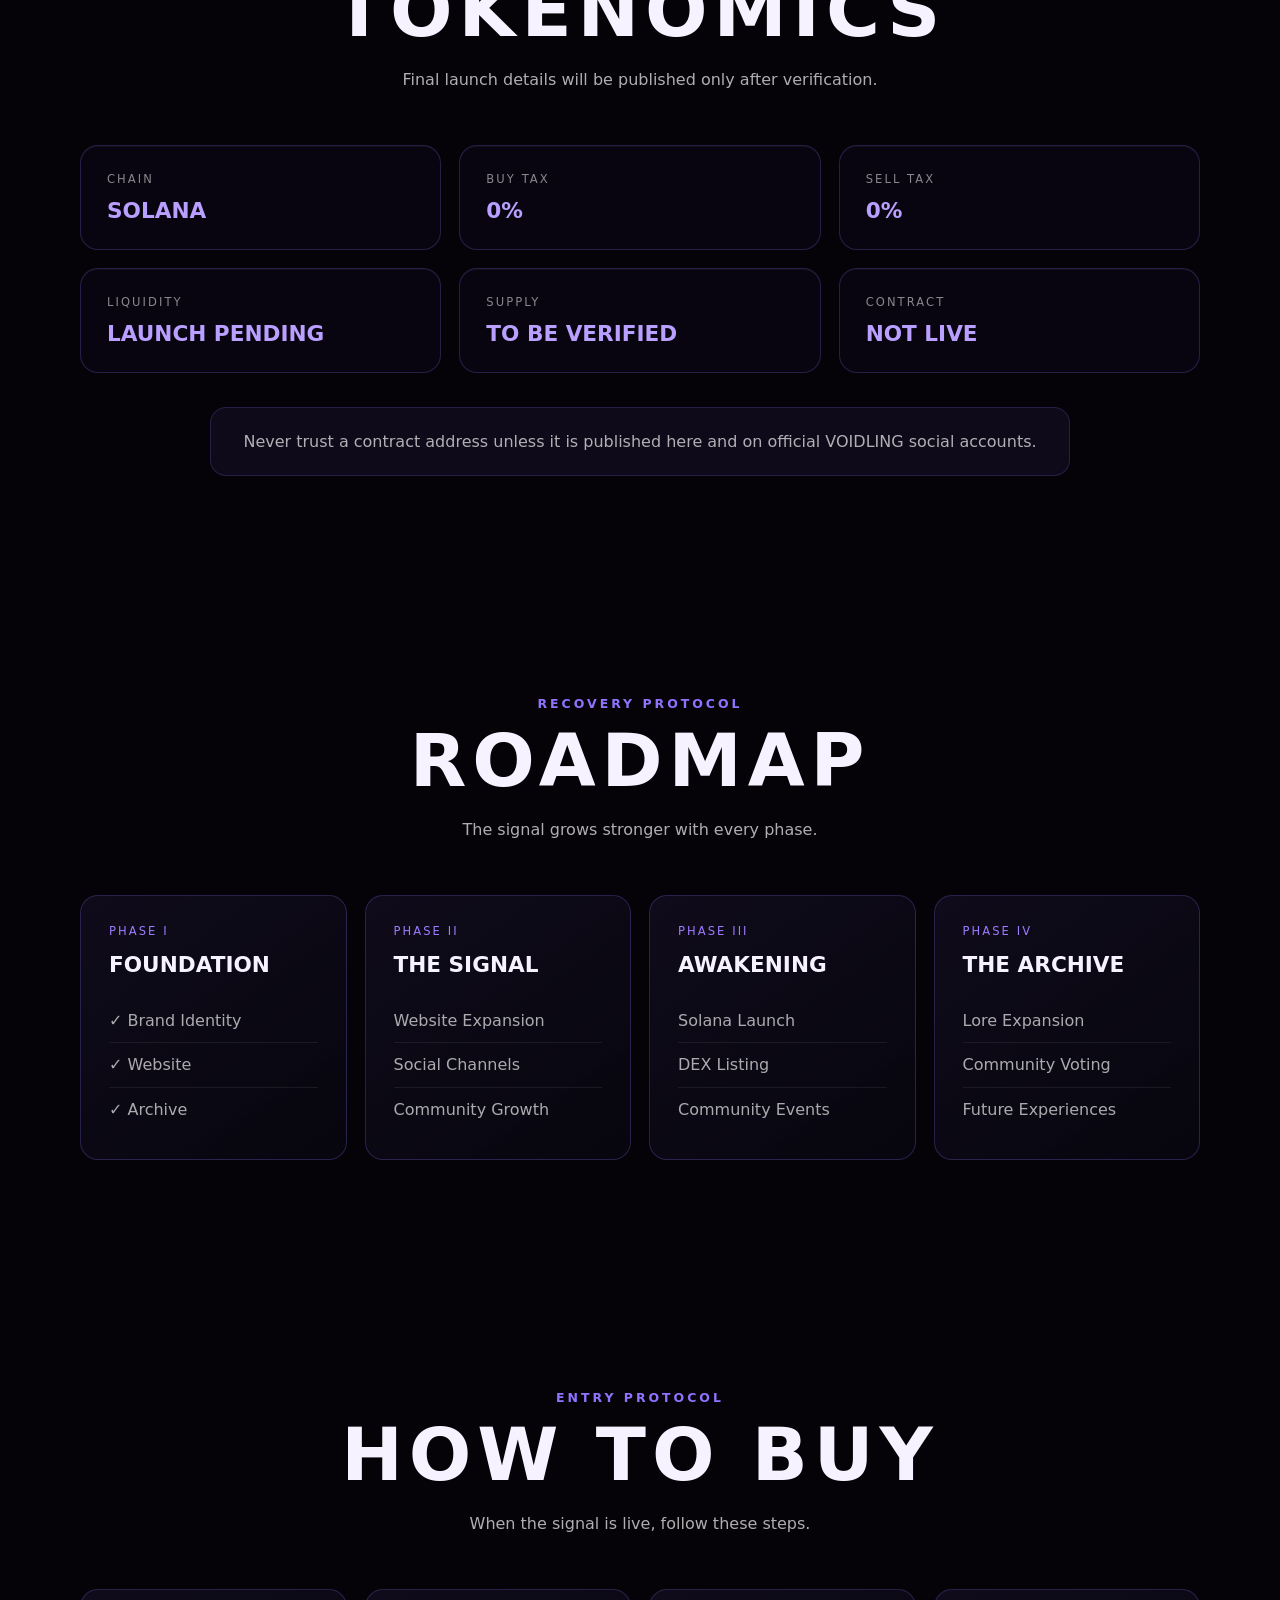
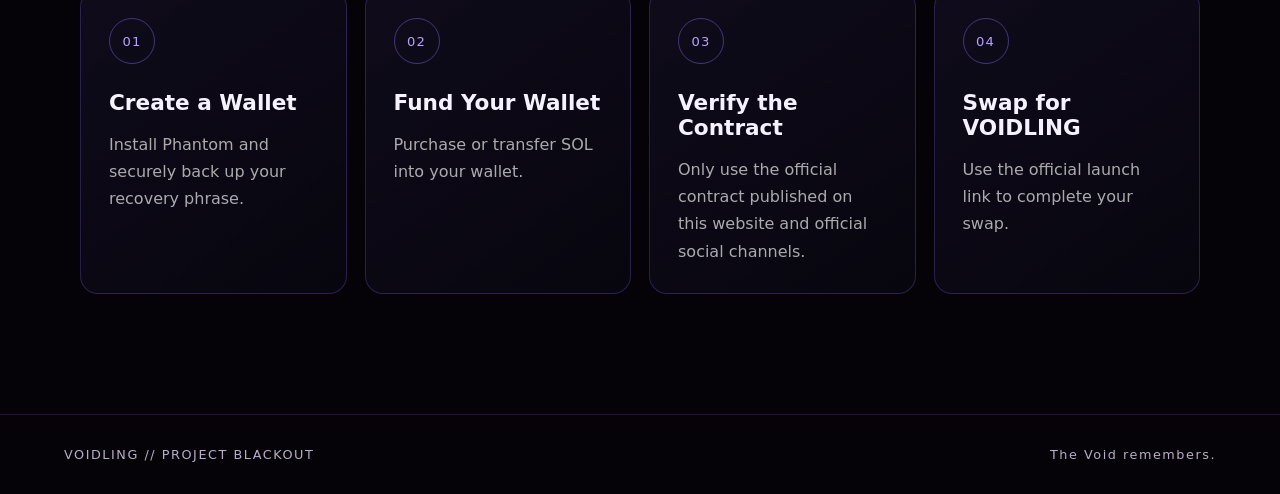
==== commit 68a187a9: "Add how to buy section" ====
--- a/index.html
+++ b/index.html
@@ -247,6 +247,43 @@
 
   </div>
 </section>
+
+<section class="buy-section" id="buy">
+  <div class="section-heading">
+    <span class="eyebrow">ENTRY PROTOCOL</span>
+    <h2>HOW TO BUY</h2>
+    <p>When the signal is live, follow these steps.</p>
+  </div>
+
+  <div class="buy-grid">
+
+    <div class="buy-card">
+      <span>01</span>
+      <h3>Create a Wallet</h3>
+      <p>Install Phantom and securely back up your recovery phrase.</p>
+    </div>
+
+    <div class="buy-card">
+      <span>02</span>
+      <h3>Fund Your Wallet</h3>
+      <p>Purchase or transfer SOL into your wallet.</p>
+    </div>
+
+    <div class="buy-card">
+      <span>03</span>
+      <h3>Verify the Contract</h3>
+      <p>Only use the official contract published on this website and official social channels.</p>
+    </div>
+
+    <div class="buy-card">
+      <span>04</span>
+      <h3>Swap for VOIDLING</h3>
+      <p>Use the official launch link to complete your swap.</p>
+    </div>
+
+  </div>
+</section>
+
   </main>
 
   <footer class="site-footer">
--- a/style.css
+++ b/style.css
@@ -266,3 +266,76 @@
     grid-template-columns: 1fr;
   }
 }
+
+.buy-section {
+  padding: 120px 24px;
+  position: relative;
+}
+
+.buy-grid {
+  width: min(1120px, 100%);
+  margin: 0 auto;
+  display: grid;
+  grid-template-columns: repeat(4, 1fr);
+  gap: 18px;
+}
+
+.buy-card {
+  min-height: 250px;
+  padding: 28px;
+  border: 1px solid rgba(143, 115, 255, 0.24);
+  border-radius: 18px;
+  background:
+    linear-gradient(
+      145deg,
+      rgba(143, 115, 255, 0.08),
+      rgba(8, 7, 16, 0.8)
+    );
+  transition:
+    transform 0.25s ease,
+    border-color 0.25s ease,
+    box-shadow 0.25s ease;
+}
+
+.buy-card:hover {
+  transform: translateY(-7px);
+  border-color: rgba(143, 115, 255, 0.68);
+  box-shadow: 0 20px 55px rgba(0, 0, 0, 0.35);
+}
+
+.buy-card > span {
+  display: inline-flex;
+  align-items: center;
+  justify-content: center;
+  width: 46px;
+  height: 46px;
+  margin-bottom: 26px;
+  border: 1px solid rgba(143, 115, 255, 0.42);
+  border-radius: 50%;
+  color: #b99fff;
+  font-size: 0.82rem;
+  letter-spacing: 0.08em;
+}
+
+.buy-card h3 {
+  margin: 0 0 16px;
+  font-size: 1.35rem;
+}
+
+.buy-card p {
+  margin: 0;
+  color: rgba(255, 255, 255, 0.66);
+  line-height: 1.7;
+}
+
+@media (max-width: 1000px) {
+  .buy-grid {
+    grid-template-columns: repeat(2, 1fr);
+  }
+}
+
+@media (max-width: 650px) {
+  .buy-grid {
+    grid-template-columns: 1fr;
+  }
+}
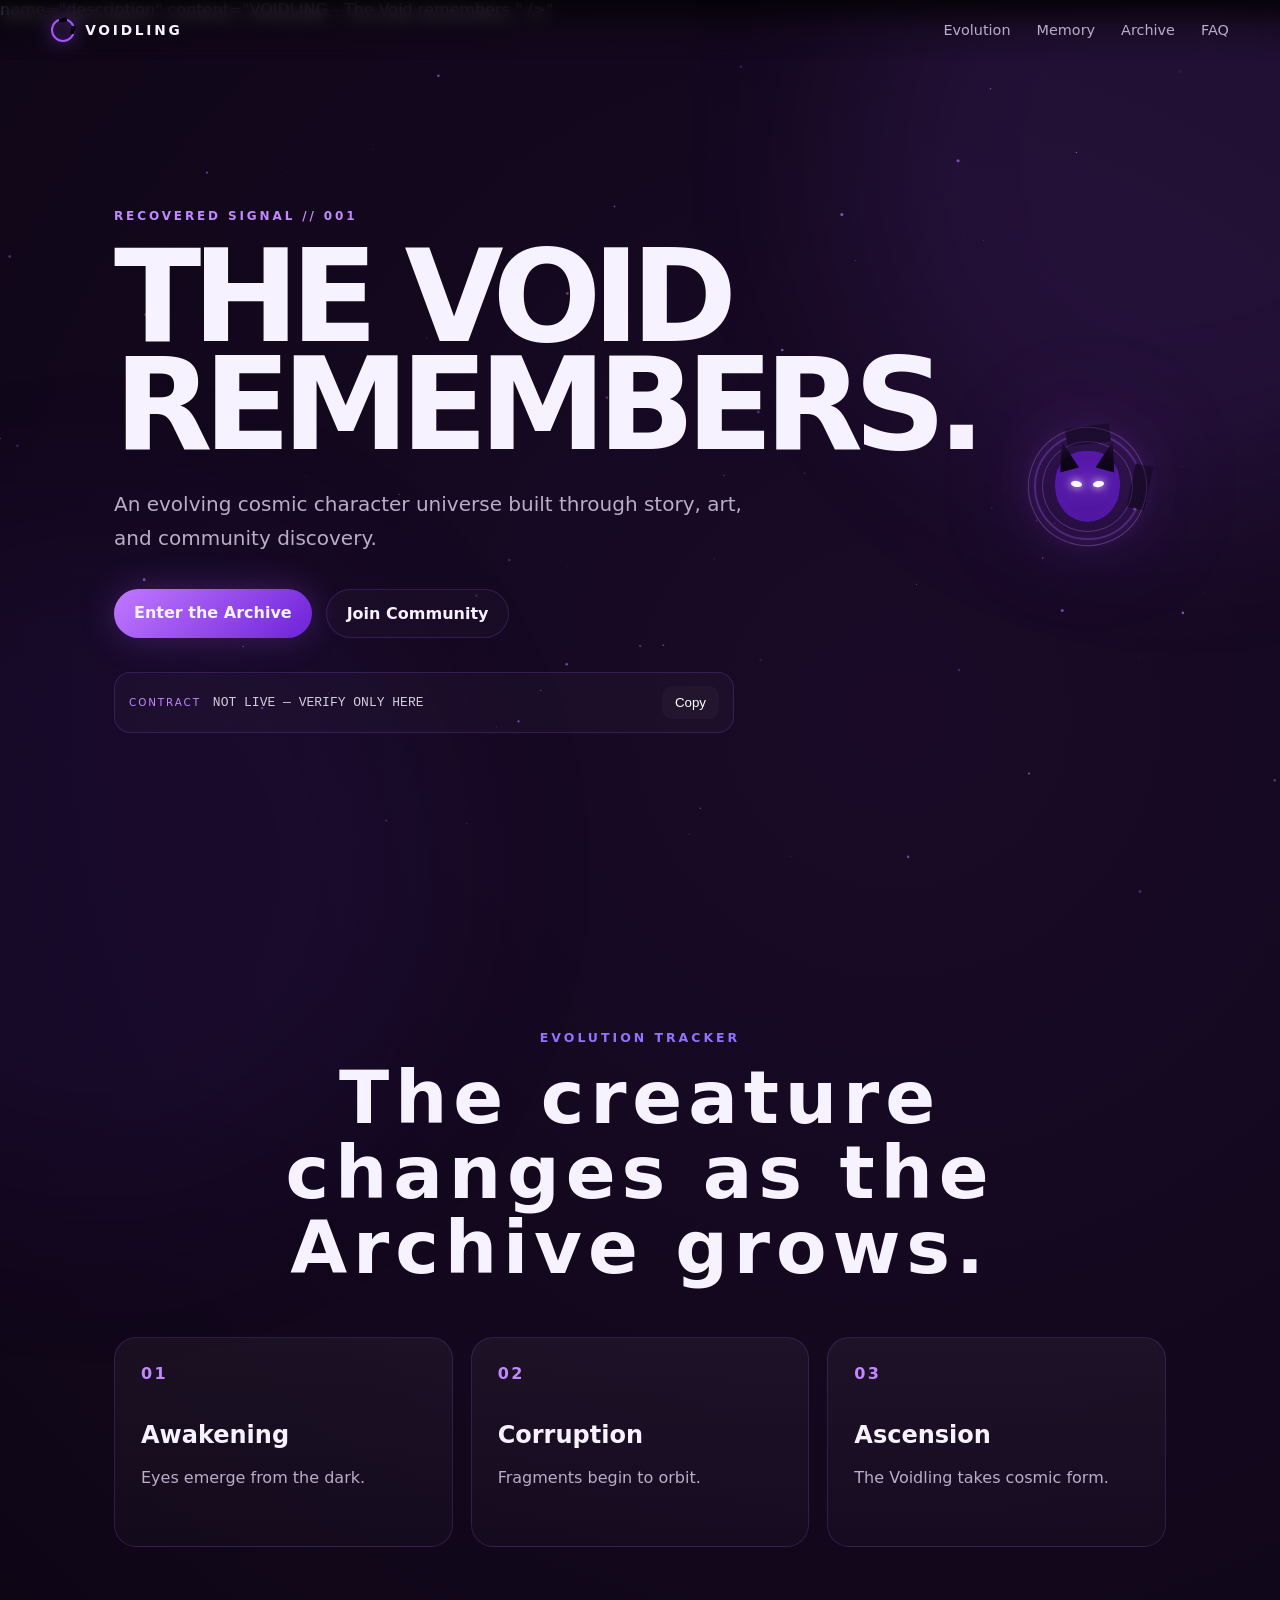
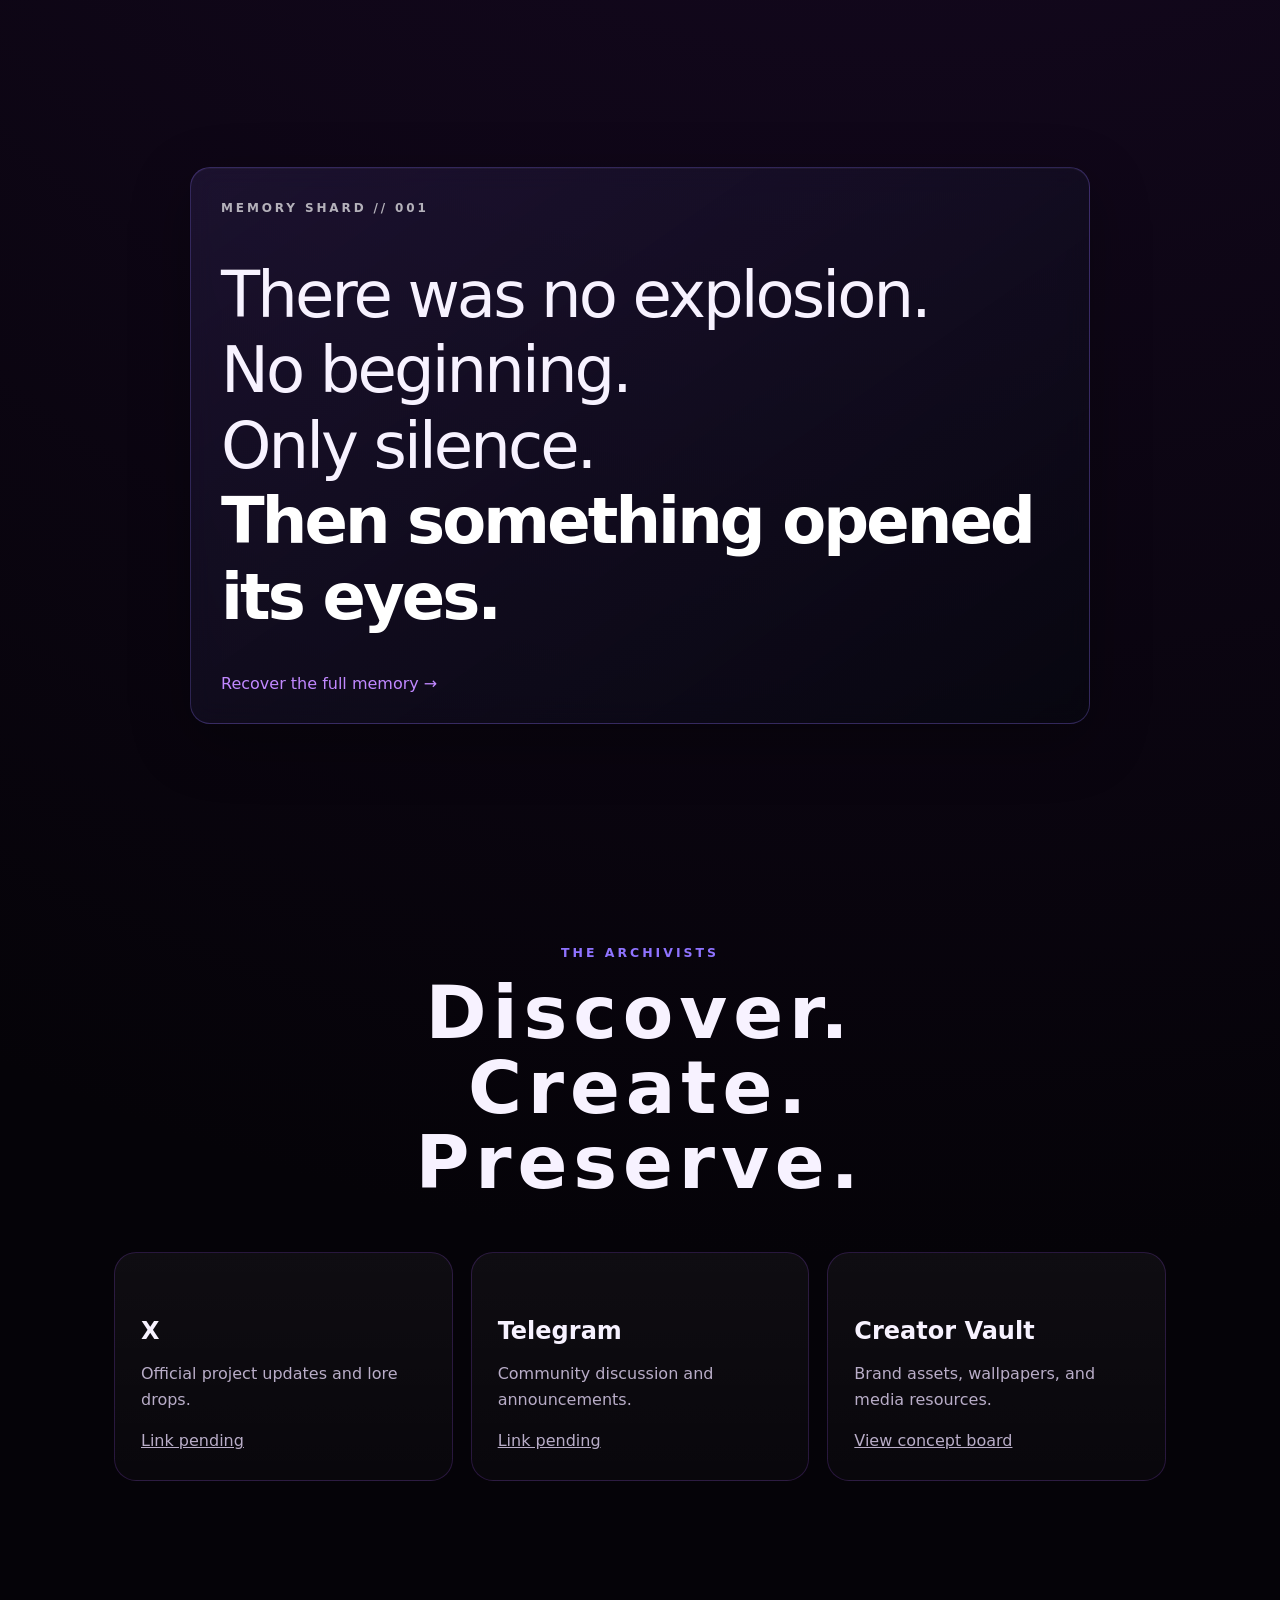
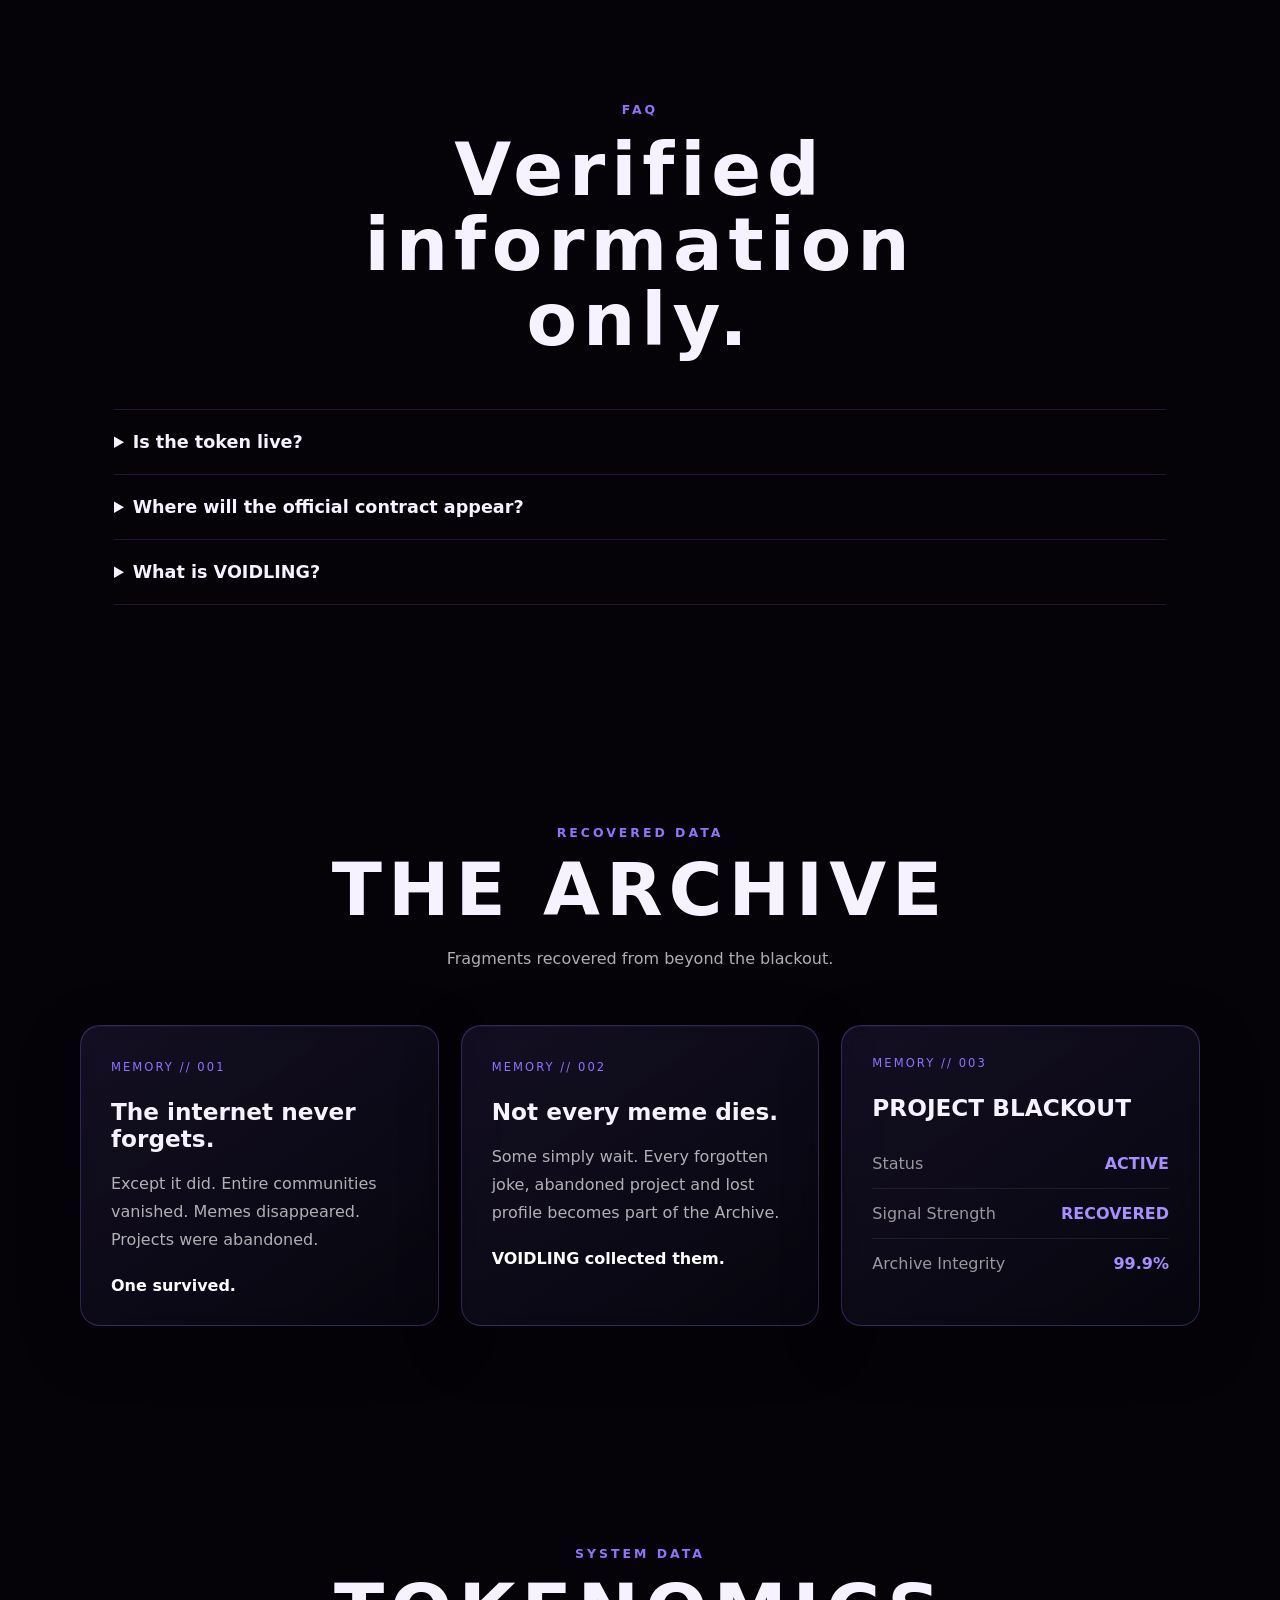
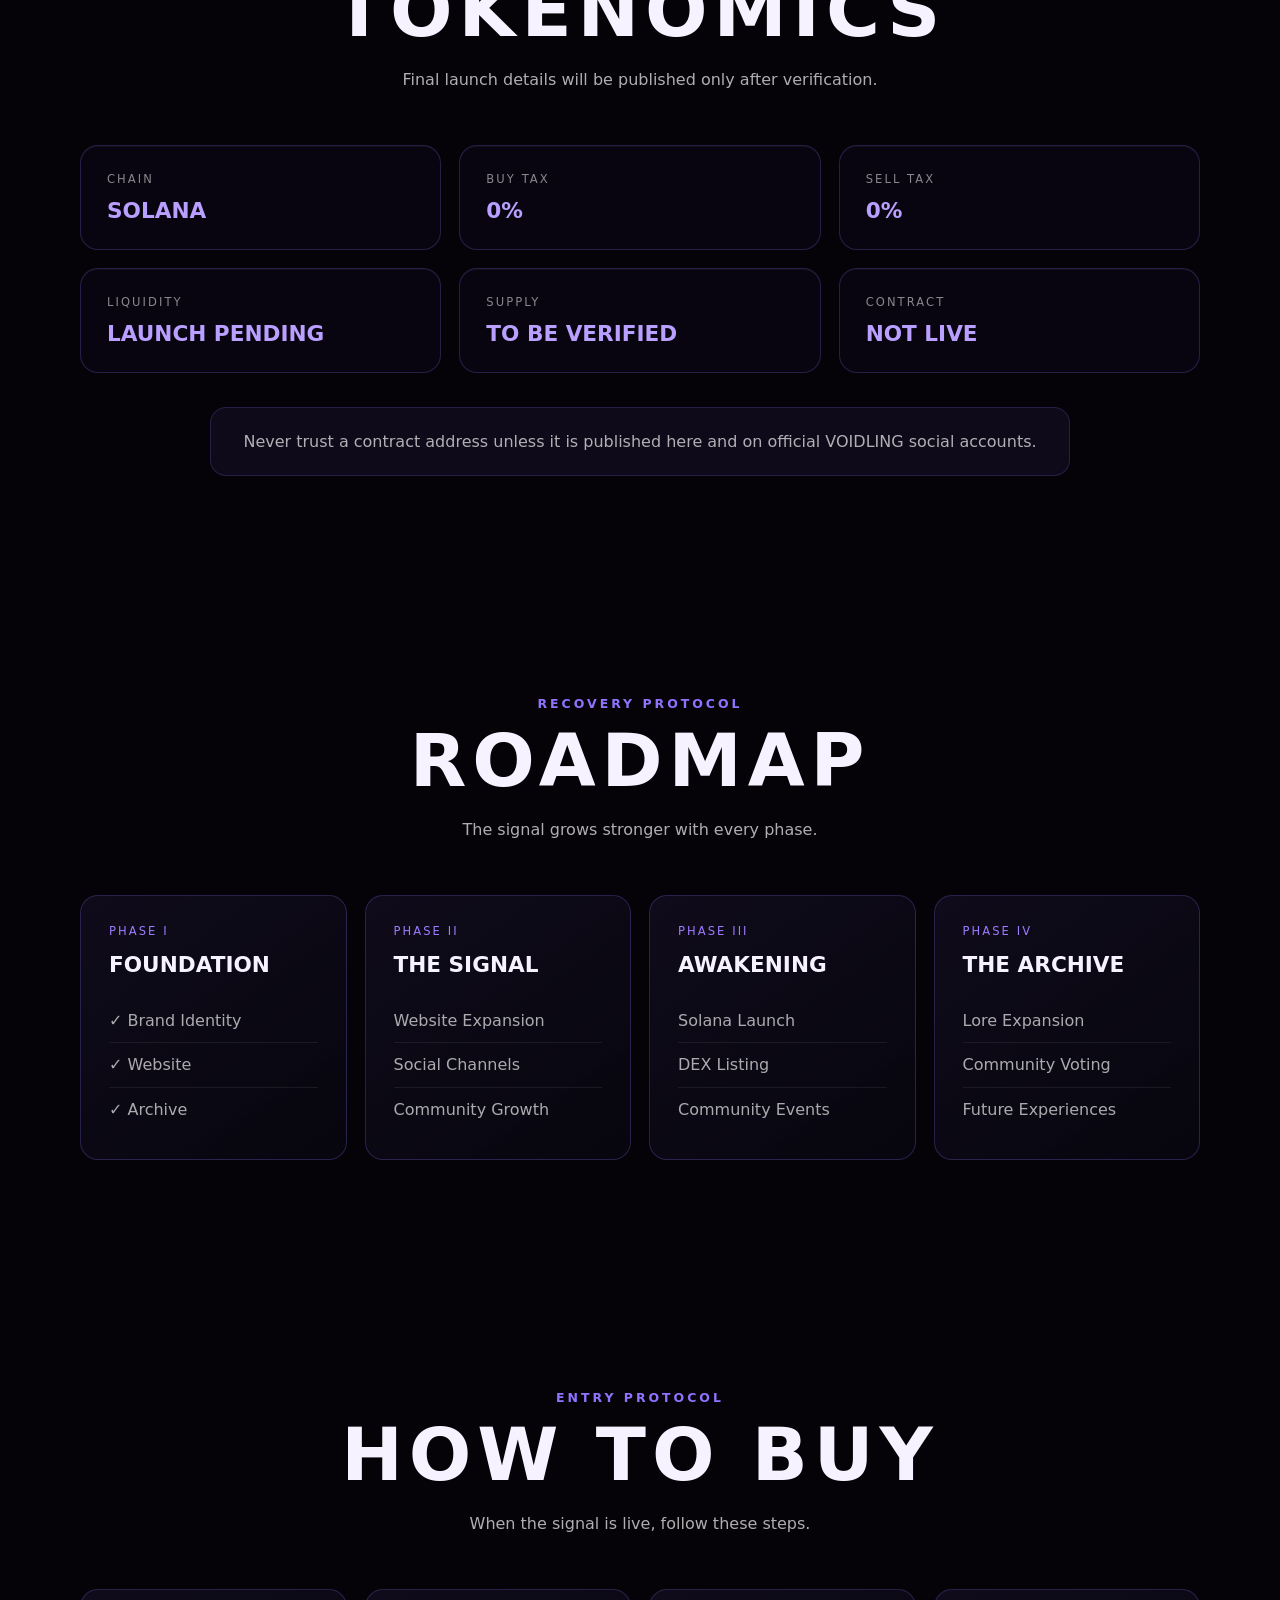
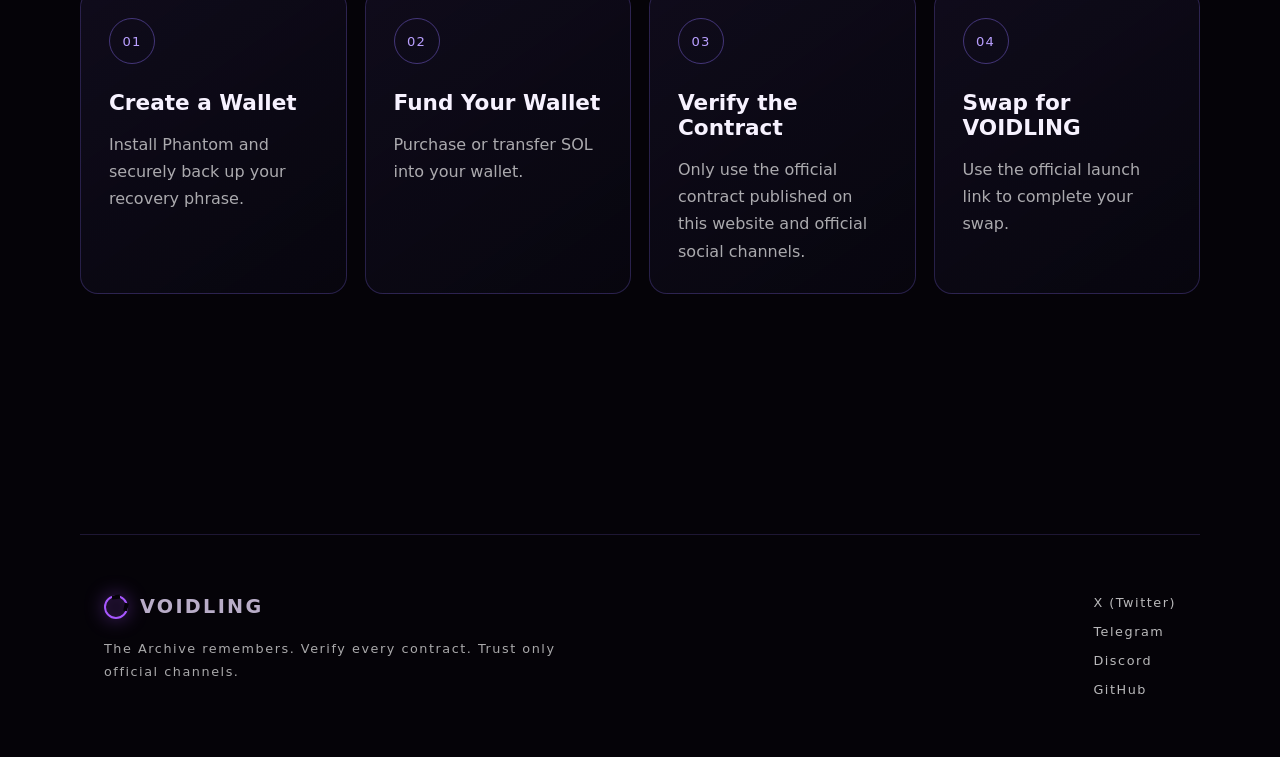
==== commit 45cbdab7: "Redesign footer" ====
--- a/index.html
+++ b/index.html
@@ -286,10 +286,29 @@
 
   </main>
 
-  <footer class="site-footer">
-    <span>VOIDLING // PROJECT BLACKOUT</span>
-    <span>The Void remembers.</span>
-  </footer>
+ <footer class="site-footer">
+
+  <div class="footer-left">
+    <div class="brand-footer">
+      <span class="sigil sigil-small"></span>
+      <strong>VOIDLING</strong>
+    </div>
+
+    <p>
+      The Archive remembers.
+      Verify every contract.
+      Trust only official channels.
+    </p>
+  </div>
+
+  <div class="footer-links">
+    <a href="#" target="_blank">X (Twitter)</a>
+    <a href="#" target="_blank">Telegram</a>
+    <a href="#" target="_blank">Discord</a>
+    <a href="https://github.com/voidling-vdlg/Voidling" target="_blank">GitHub</a>
+  </div>
+
+</footer>
 
   <script src="script.js"></script>
 </body>
--- a/style.css
+++ b/style.css
@@ -339,3 +339,67 @@
     grid-template-columns: 1fr;
   }
 }
+
+.site-footer {
+  margin-top: 120px;
+  padding: 60px 24px;
+  border-top: 1px solid rgba(143,115,255,.18);
+
+  display: flex;
+  justify-content: space-between;
+  align-items: flex-start;
+  gap: 48px;
+
+  width: min(1120px,100%);
+  margin-inline: auto;
+}
+
+.footer-left {
+  max-width: 460px;
+}
+
+.brand-footer {
+  display: flex;
+  align-items: center;
+  gap: 12px;
+  margin-bottom: 18px;
+}
+
+.brand-footer strong {
+  font-size: 1.2rem;
+  letter-spacing: .12em;
+}
+
+.footer-left p {
+  color: rgba(255,255,255,.66);
+  line-height: 1.8;
+}
+
+.footer-links {
+  display: flex;
+  flex-direction: column;
+  gap: 14px;
+}
+
+.footer-links a {
+  color: rgba(255,255,255,.72);
+  text-decoration: none;
+  transition: .25s;
+}
+
+.footer-links a:hover {
+  color: #b58cff;
+  transform: translateX(6px);
+}
+
+@media (max-width:900px){
+
+.site-footer{
+    flex-direction:column;
+}
+
+.footer-links{
+    width:100%;
+}
+
+}
